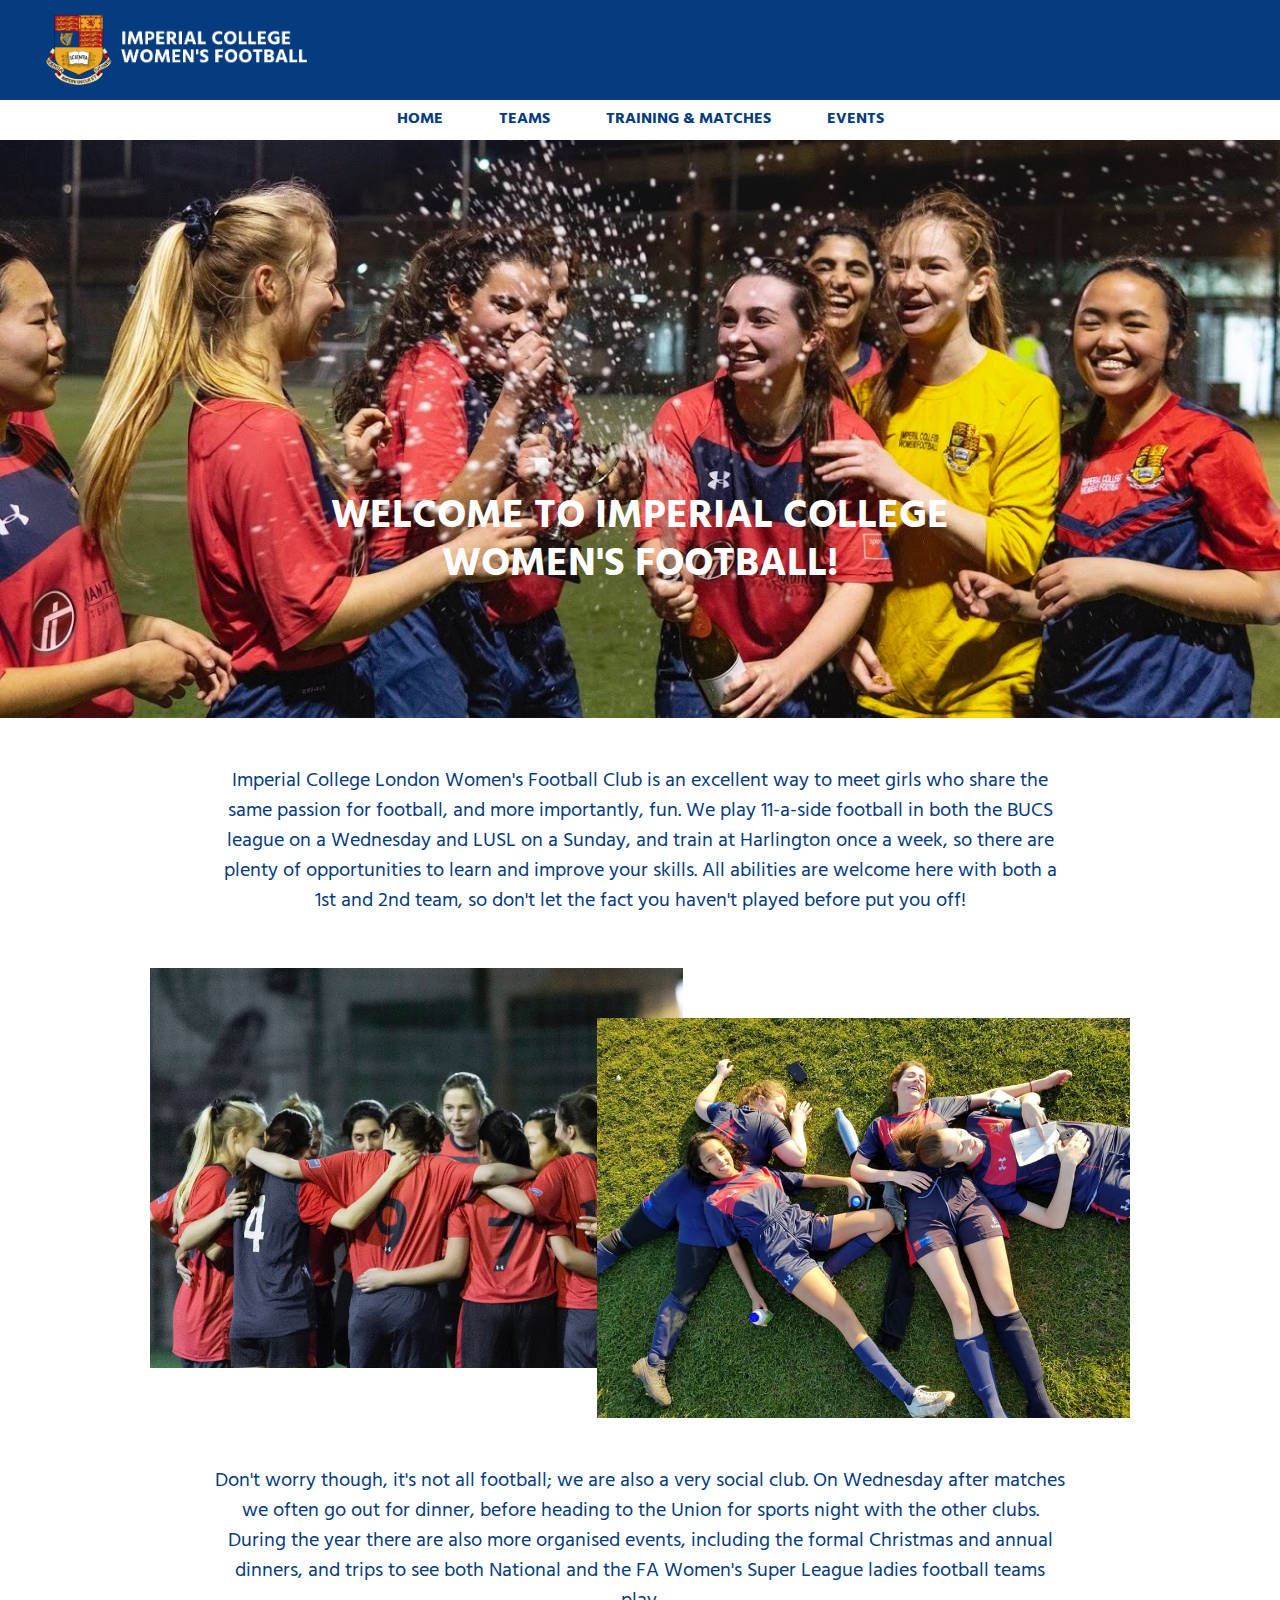
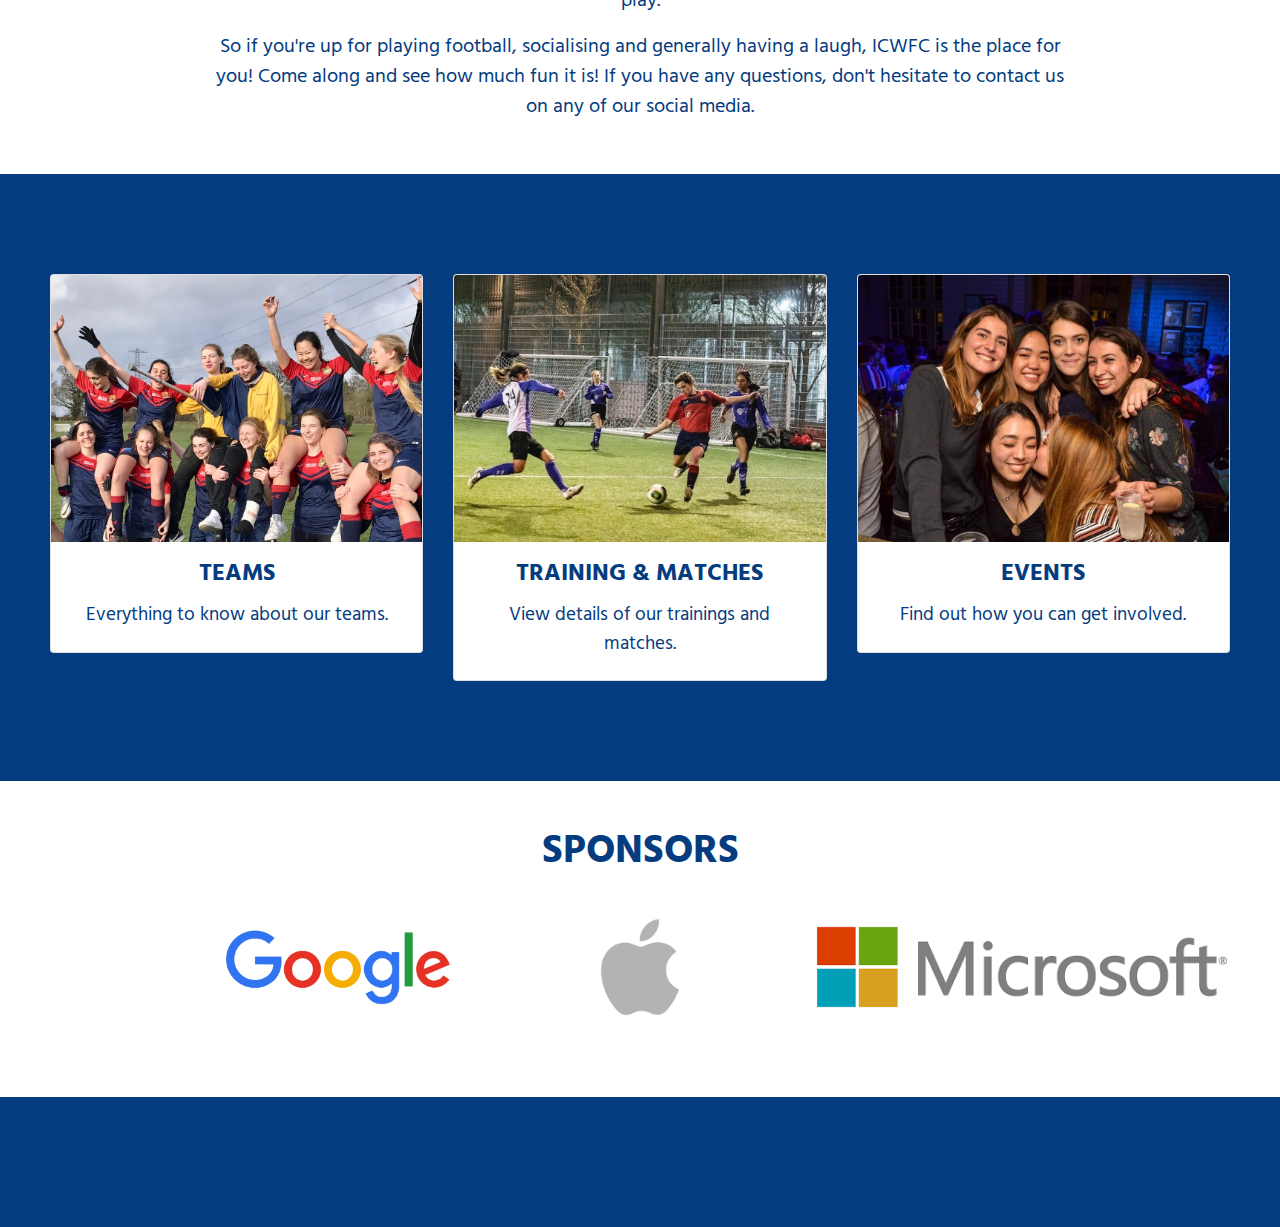
==== index.html @ ef3f1879 "major update" ====
<!DOCTYPE html>
<html lang='en' dir='ltr'>

<head>
  <meta charset='utf-8'>
  <meta name='description' content='Welcome to the Imperial College Womens Football website. Get all the latest news on teams, fixtures, training, socials and more.'>
  <meta name="viewport" content="width=device-width, initial-scale=1">
  <title>Imperial College Women's Football Club</title>
  <link rel="icon" href="favicon.ico">

  <!-- Google Fonts -->
  <link href="https://fonts.googleapis.com/css?family=Montserrat&display=swap" rel="stylesheet">
  <link href="https://fonts.googleapis.com/css?family=Open+Sans:700|Roboto:400,900&display=swap" rel="stylesheet">
  <link href="https://fonts.googleapis.com/css?family=Open+Sans&display=swap" rel="stylesheet">
  <link href="https://fonts.googleapis.com/css?family=Hind+Guntur:400,700&display=swap" rel="stylesheet">

  <!-- CSS Stylesheets -->
  <link rel="stylesheet" href="https://stackpath.bootstrapcdn.com/bootstrap/4.3.1/css/bootstrap.min.css" integrity="sha384-ggOyR0iXCbMQv3Xipma34MD+dH/1fQ784/j6cY/iJTQUOhcWr7x9JvoRxT2MZw1T" crossorigin="anonymous">
  <link rel="stylesheet" href="css/styles.css">

  <!-- Font Awesome -->
  <link rel="stylesheet" href="https://use.fontawesome.com/releases/v5.8.1/css/all.css" integrity="sha384-50oBUHEmvpQ+1lW4y57PTFmhCaXp0ML5d60M1M7uH2+nqUivzIebhndOJK28anvf" crossorigin="anonymous">

  <!-- Bootstrap Scripts -->
  <script src="https://code.jquery.com/jquery-3.3.1.slim.min.js" integrity="sha384-q8i/X+965DzO0rT7abK41JStQIAqVgRVzpbzo5smXKp4YfRvH+8abtTE1Pi6jizo" crossorigin="anonymous"></script>
  <script src="https://cdnjs.cloudflare.com/ajax/libs/popper.js/1.14.7/umd/popper.min.js" integrity="sha384-UO2eT0CpHqdSJQ6hJty5KVphtPhzWj9WO1clHTMGa3JDZwrnQq4sF86dIHNDz0W1" crossorigin="anonymous"></script>
  <script src="https://stackpath.bootstrapcdn.com/bootstrap/4.3.1/js/bootstrap.min.js" integrity="sha384-JjSmVgyd0p3pXB1rRibZUAYoIIy6OrQ6VrjIEaFf/nJGzIxFDsf4x0xIM+B07jRM" crossorigin="anonymous"></script>
</head>

<body>

  <!-- navbar 1 -->

  <nav class="navbar navbar-expand-md navbar-dark">

    <a class="navbar-brand" href="">
      <img class="navbar-logo" src="images/crest-writing.png" alt="imperial-crest">
    </a>

    <button class="navbar-toggler" type="button" data-toggle="collapse" data-target="#navbarNavDropdown" aria-controls="#navbarNavDropdown" aria-expanded="false" aria-label="Toggle navigation">
      <span class="navbar-toggler-icon"></span>
    </button>

    <div class="collapse navbar-collapse" id="navbarNavDropdown">
      <ul class="navbar-nav ml-auto socials">
        <li class="nav-item social-icon">
          <a class="nav-link fab fa-facebook-f" href="https://www.facebook.com/icwomensfootball/?eid=ARAxRtJ-A4N7k2eXnPy0zLbSSyK2uBu3mVyKIGIHdtXpN3BLTkVBJ1BMVY15P0v3kppvOfYdLq6RakvN"></a>
        </li>
        <li class="nav-item social-icon">
          <a class="nav-link fab fa-instagram" href="https://www.instagram.com/icwfc"></a>
        </li>
        <li class="nav-item social-icon">
          <a class="nav-link fab fa-twitter" href="twitter.com/icwfc"></a>
        </li>
        <li class="nav-item social-icon">
          <a class="nav-link fas fa-envelope" href="mailto: ladiesfootball@imperial.ac.uk"></a>
        </li>
      </ul>
    </div>

  </nav>

      <!-- navbar 2 -->
    <nav class="navbar navbar-expand-md navbar-light">

      <button class="navbar-toggler" type="button" data-toggle="collapse" data-target="#navbarNavDropdown" aria-controls="#navbarNavDropdown" aria-expanded="false" aria-label="Toggle navigation">
        <span class="navbar-toggler-icon"></span>
      </button>

      <div class="collapse navbar-collapse" id="navbarNavDropdown">
        <ul class="navbar-nav mx-auto">
          <li class="nav-item hi">
            <a class="nav-link" href="">HOME</a>
          </li>
          <li class="nav-item hi">
            <a class="nav-link" href="">TEAMS</a>
          </li>
          <li class="nav-item hi">
            <a class="nav-link" href="">TRAINING & MATCHES</a>
          </li>
          <li class="nav-item hi">
            <a class="nav-link" href="">EVENTS</a>
          </li>
        </ul>
      </div>

    </nav>


    <!-- cover photo -->

    <div class="cover">
    <img class="cover-image" src="images/celebrations.jpg" alt="celebrations">
    <h1 class="centered">WELCOME TO IMPERIAL COLLEGE WOMEN'S FOOTBALL!</h1>
    <i class="arrow fas fa-chevron-down fa-3x"></i>
  </div>




  <!-- intro -->

  <section class="intro">

    <div class="container-fluid">

      <div class="row">
        <div class="col">
          <p>Imperial College London Women's Football Club is an excellent way to meet girls who share the same passion for football, and more importantly, fun. We play 11-a-side football in both the BUCS league on a Wednesday and LUSL on a Sunday, and train at Harlington once a week, so there are plenty of opportunities to learn and improve your skills. All abilities are welcome here with both a 1st and 2nd team, so don't let the fact you haven't played before put you off!</p>
        </div>
      </div>

        <div class="row images">
          <div class="col-sm-6">
          <img class="intro-image-1" src="images/team-huddle.jpg" alt="huddle">
          </div>
          <div class="col-sm-6">
          <img class="intro-image-2" src="images/cute.jpg" alt="lying-on-the-grass">
          </div>
          </div>


      <div class="row last">
        <div class="col">
          <p class="p-margin">Don't worry though, it's not all football; we are also a very social club. On Wednesday after matches we often go out for dinner, before heading to the Union for sports night with the other clubs. During the year there are also more organised events, including the formal Christmas and annual dinners, and trips to see both National and the FA Women's Super League ladies football teams play.</p>
          <p>So if you're up for playing football, socialising and generally having a laugh, ICWFC is the place for you! Come along and see how much fun it is! If you have any questions, don't hesitate to contact us on any of our social media.</p>
        </div>
      </div>

      </div>
  </section>

  <!-- boxes -->

  <section class="boxes">


    <div class="row">

      <div class="col-lg-4">
        <div class="card">
          <img src="images/team.jpg" class="card-img-top" alt="team-photo">
          <div class="card-body">
            <h2 class="card-title">TEAMS</h2>
            <p class="card-text">Everything to know about our teams.</p>
          </div>
        </div>
      </div>

      <div class="col-lg-4">
        <div class="card">
          <img src="images/match.jpg" class="card-img-top" alt="match">
          <div class="card-body">
            <h2 class="card-title">TRAINING & MATCHES</h2>
            <p class="card-text">View details of our trainings and matches.</p>
          </div>
        </div>
      </div>

      <div class="col-lg-4">
        <div class="card">
          <img src="images/social.jpg" class="card-img-top" alt="social">
          <div class="card-body">
            <h2 class="card-title">EVENTS</h2>
            <p class="card-text">Find out how you can get involved.</p>
          </div>
        </div>
      </div>

    </div>

  </section>



  <!-- sponsors -->

<section class="sponsors">

  <h1>SPONSORS</h1>

  <div class="row">
    <div class="col-sm-4">
    <img class="sponsor-image" src="images/google.png" alt="sponsor-1">
    </div>
    <div class="col-sm-4">
    <img class="sponsor-image" src="images/apple.png" alt="sponsor-2">
    </div>
    <div class="col-sm-4">
    <img class="sponsor-image" src="images/microsoft.png" alt="sponsor-3">
    </div>
    </div>


</section>

<!-- footer -->

<footer>

  <div class="container-fluid">

    <a class="social-icon fab fa-facebook-f" href="https://www.facebook.com/icwomensfootball/?eid=ARAxRtJ-A4N7k2eXnPy0zLbSSyK2uBu3mVyKIGIHdtXpN3BLTkVBJ1BMVY15P0v3kppvOfYdLq6RakvN"></a>
    <a class="social-icon fab fa-instagram" href="https://www.instagram.com/icwfc"></a>
    <a class="social-icon fab fa-twitter" href="twitter.com/icwfc"></a>
    <a class="social-icon fas fa-envelope" href="mailto: ladiesfootball@imperial.ac.uk"></a>
  </div>

</footer>

</body>

</html>
---- css/styles.css ----
body {
  font-family: 'Hind Guntur', sans-serif;
  font-size: 1.25rem;
  text-align: center;

  color: #053c80;
}

h1, h2 {
font-weight: 700;
}

h2 {
  font-size: 1.5rem;
}


p {
  margin-bottom: 0;
}

.container-fluid {
  padding-bottom: 0;
}



/* navbar 1 */

.navbar-dark {
  background-color: #053c80;
  height: 100px;
}

.navbar-logo {
  height: 70px;
  margin: 0 30px;
}

.socials {
 margin-right: 30px;
}

.social-icon {
  padding: 0 5px;
}

.navbar-dark .navbar-nav .nav-link {
  color: white;
}

.navbar-dark .navbar-nav .nav-link:hover {
  color: #c80c27;
}

/* navbar 2 */

.navbar-light {
  height: 40px;

}

.hi {
  margin: 0 20px;
}

.nav-link, .navbar-brand {
  font-size: 1rem;
  font-family: 'Hind Guntur', sans-serif;
  font-weight: 700;
}

.navbar-light .navbar-nav .nav-link {
    color: #053c80;
}

.navbar-light .navbar-nav .nav-link:hover {
    color: #c80c27;
}

/* cover photo */

.cover {
  position: relative;
  text-align: center;
  color: white;
  padding: 0 0;
  margin: 0 0;
}

.cover-image {
 width: 100%;
}

.centered {
  position: absolute;
  top: 70%;
  left: 50%;
  transform: translate(-50%, -50%);
}

.arrow {
  position: absolute;
  top: 90%;
  left: 50%;
  color: #c80c27;

}

/* intro */

.images {
  position: relative;
}

.col {
  margin: 50px 200px;
}

.intro-image-1 {
  height: 400px;
  position: absolute;
  left: 150px;
}

.intro-image-2 {
  height: 400px;
  position: absolute;
  right: 150px;
  top:50px;
}

.last {
 padding-top: 450px;
}

.p-margin {
  margin-bottom: 16px;
}

/* boxes */

.boxes {
  background-color: #053c80;
  padding: 100px 50px;
  }

  .card-text {
    font-size: 1.2rem;
  }


/* sponsors */

.sponsors {
  color: #053c80;;
  padding: 50px 200px;
}

.sponsor-image {
  height: 100px;
margin: 30px 0;
}

/* footer */

footer {
  padding: 50px 0;
  background-color: #053c80;
}

.social-icon {
  color: white;
}

.social-icon:hover {
  color: #c80c27;
  text-decoration: none;
}
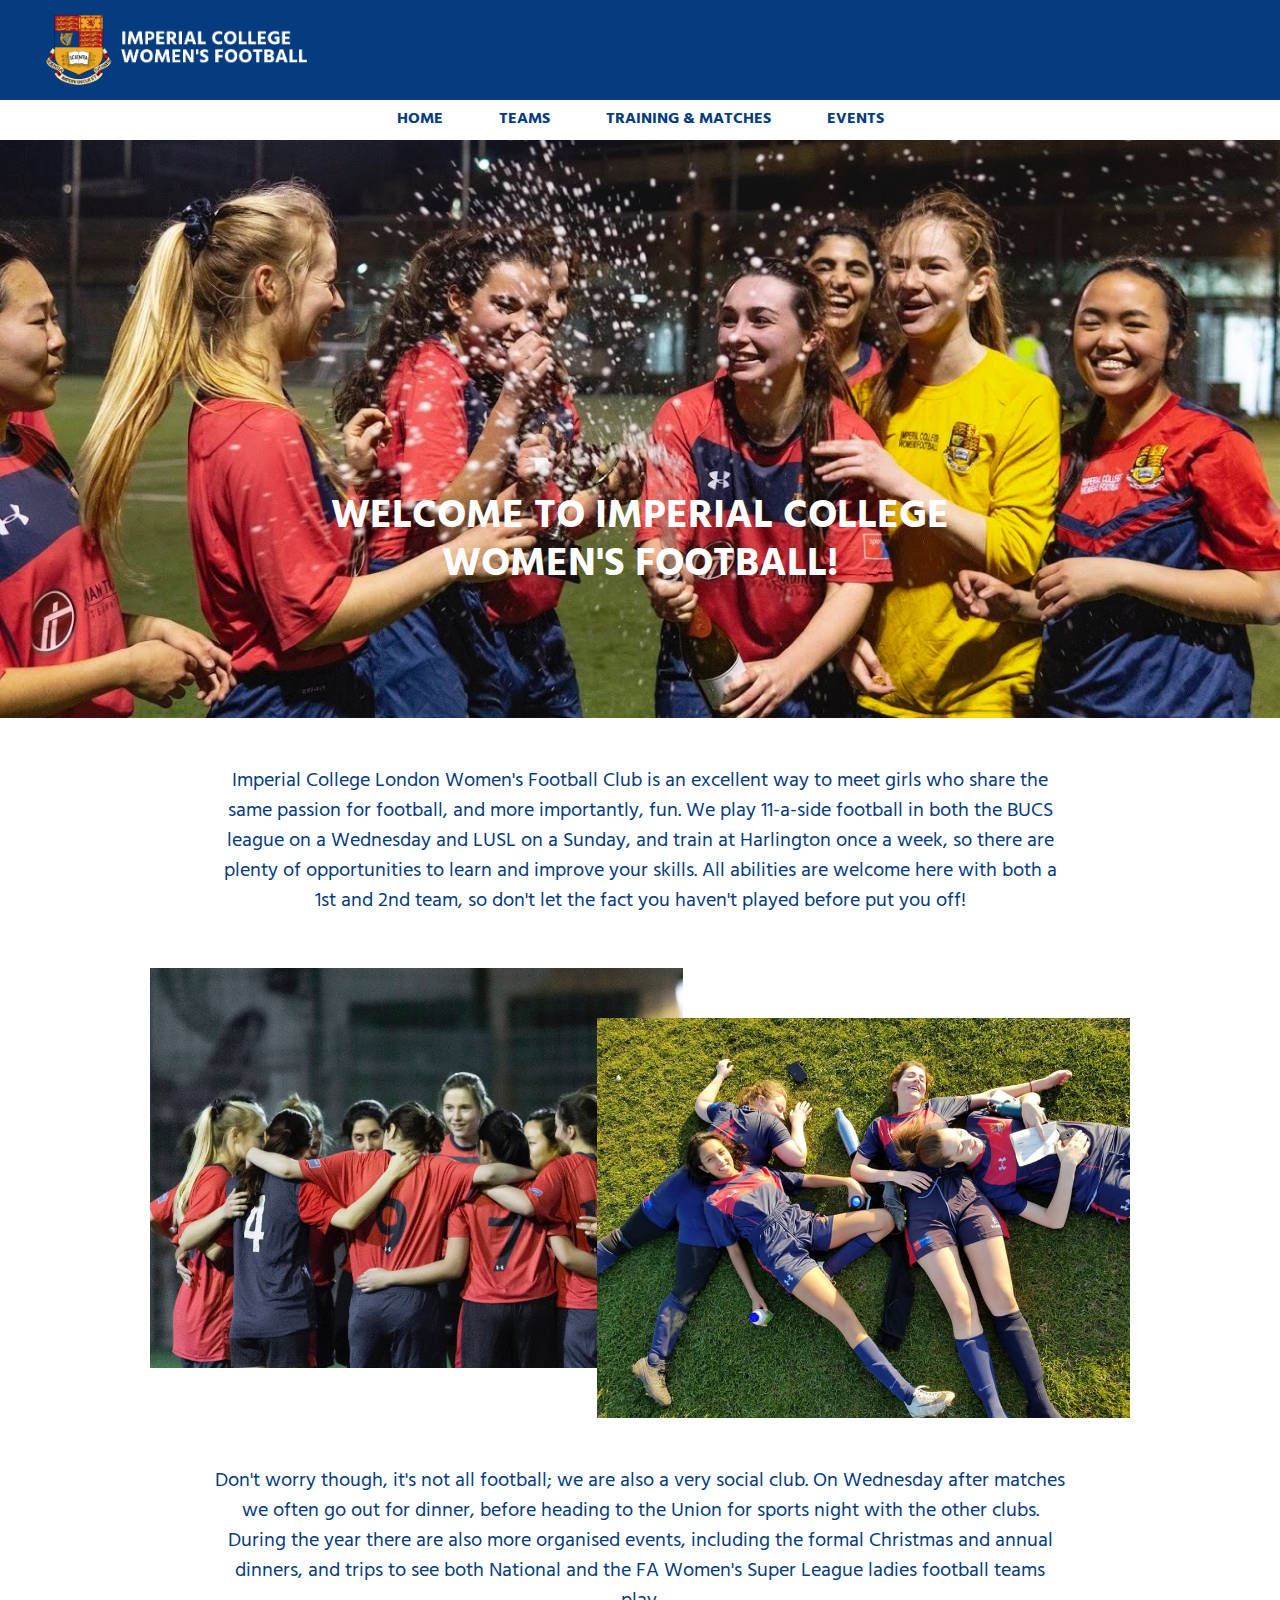
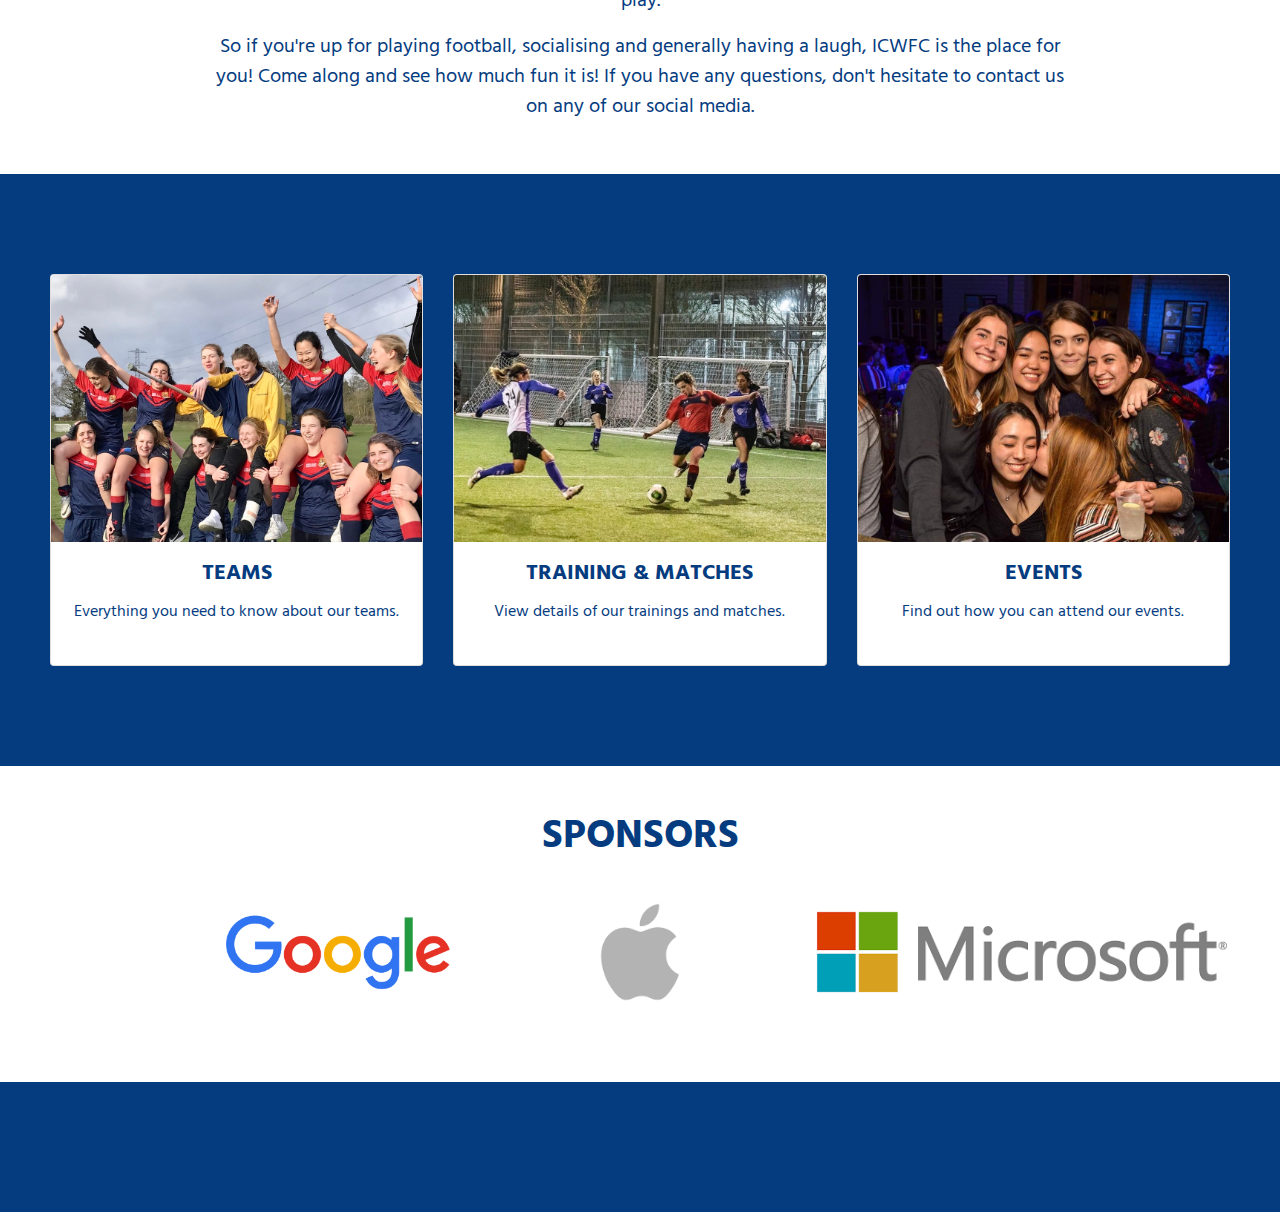
==== commit 4d1acf0a: "small adjustments" ====
--- a/index.html
+++ b/index.html
@@ -137,17 +137,17 @@
 
     <div class="row">
 
-      <div class="col-lg-4">
+      <div class="col-md-4">
         <div class="card">
           <img src="images/team.jpg" class="card-img-top" alt="team-photo">
           <div class="card-body">
             <h2 class="card-title">TEAMS</h2>
-            <p class="card-text">Everything to know about our teams.</p>
-          </div>
-        </div>
-      </div>
-
-      <div class="col-lg-4">
+            <p class="card-text">Everything you need to know about our teams.</p>
+          </div>
+        </div>
+      </div>
+
+      <div class="col-md-4">
         <div class="card">
           <img src="images/match.jpg" class="card-img-top" alt="match">
           <div class="card-body">
@@ -157,12 +157,12 @@
         </div>
       </div>
 
-      <div class="col-lg-4">
+      <div class="col-md-4">
         <div class="card">
           <img src="images/social.jpg" class="card-img-top" alt="social">
           <div class="card-body">
             <h2 class="card-title">EVENTS</h2>
-            <p class="card-text">Find out how you can get involved.</p>
+            <p class="card-text">Find out how you can attend our events.</p>
           </div>
         </div>
       </div>
--- a/css/styles.css
+++ b/css/styles.css
@@ -11,7 +11,7 @@
 }
 
 h2 {
-  font-size: 1.5rem;
+  font-size: 1.4rem;
 }
 
 
@@ -146,7 +146,8 @@
   }
 
   .card-text {
-    font-size: 1.2rem;
+    font-size: 1rem;
+    padding-bottom: 20px;
   }
 
 
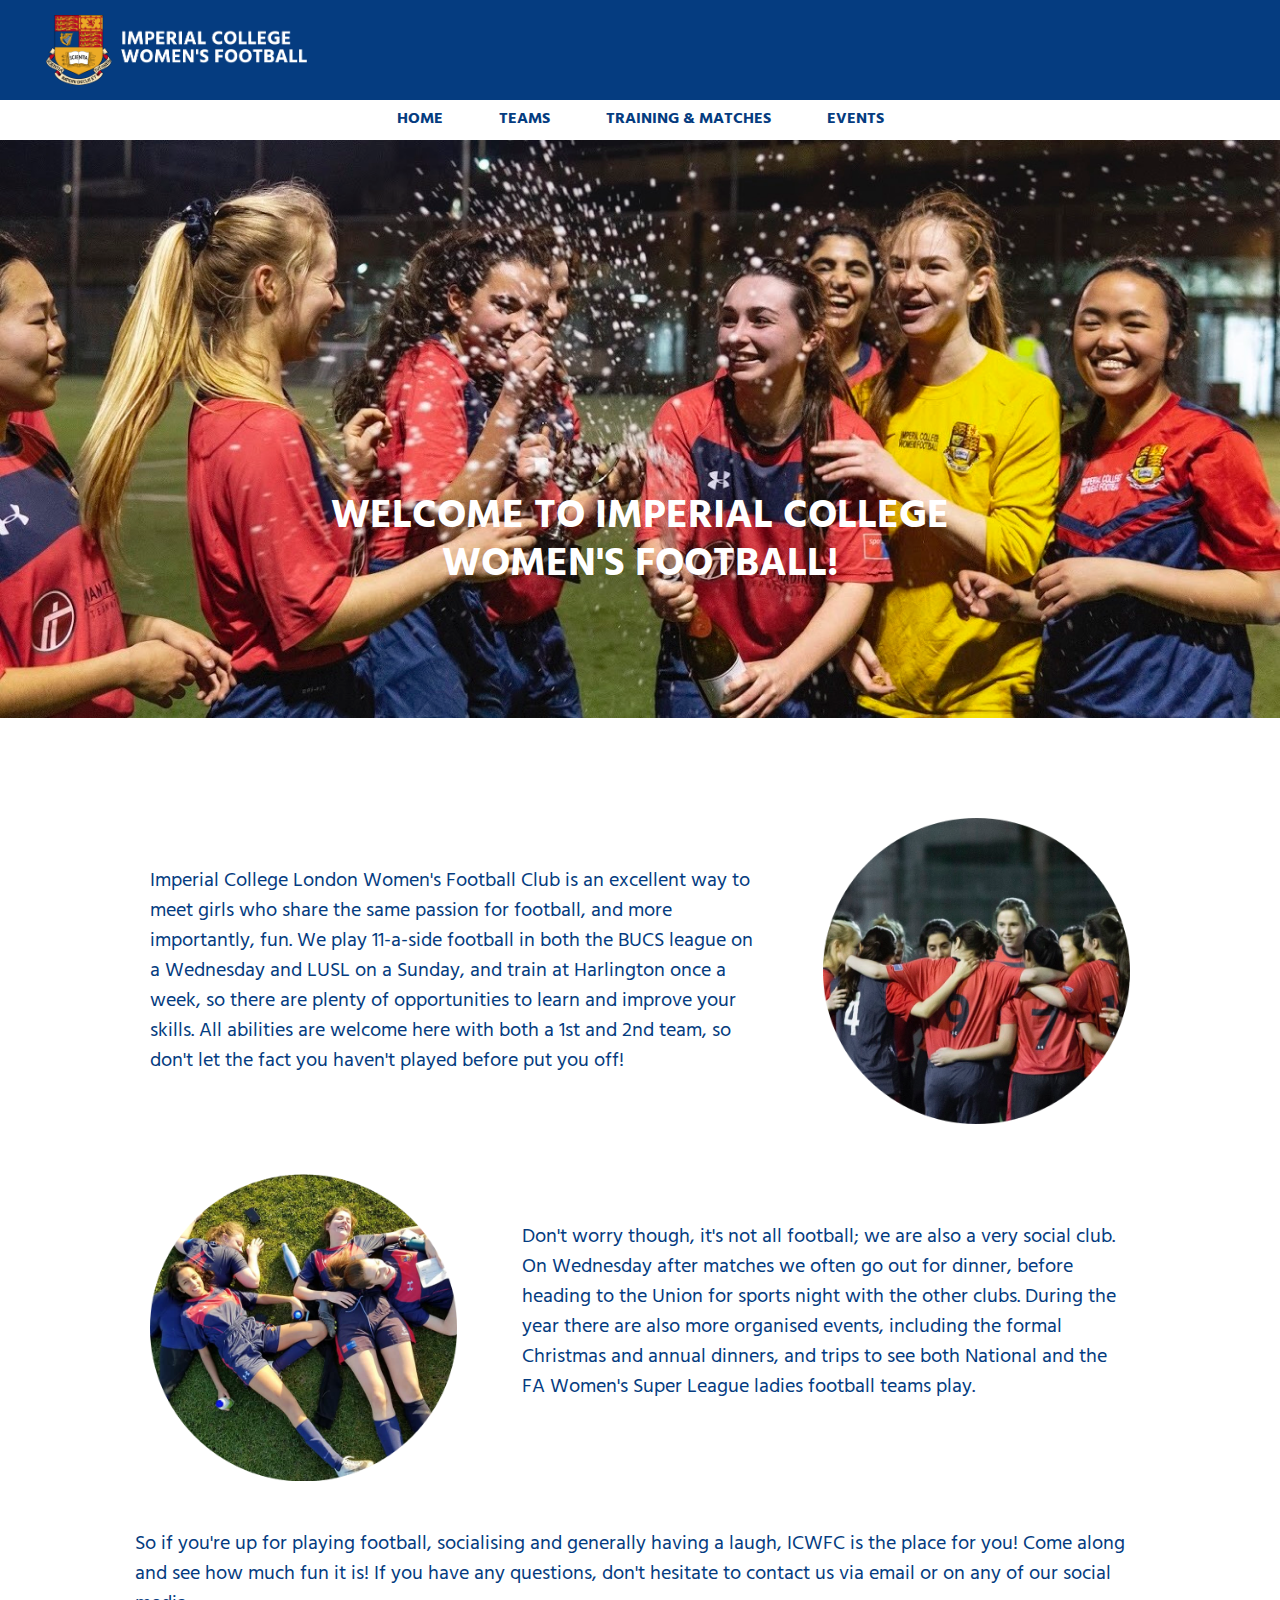
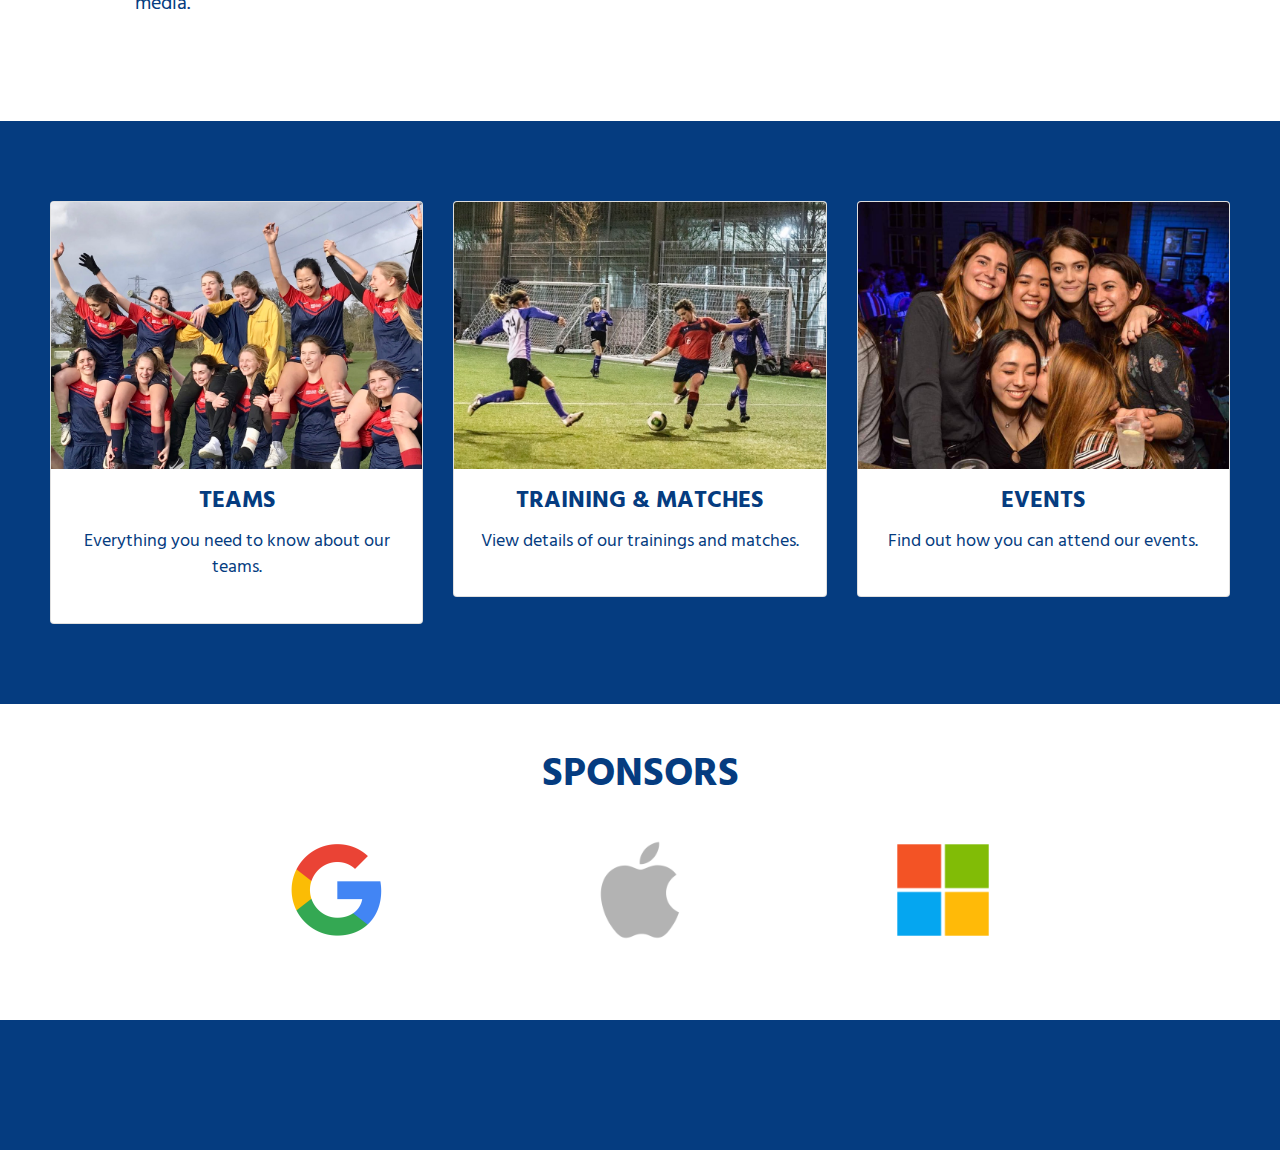
==== commit 9976feb2: "fixed intro" ====
--- a/index.html
+++ b/index.html
@@ -37,9 +37,9 @@
       <img class="navbar-logo" src="images/crest-writing.png" alt="imperial-crest">
     </a>
 
-    <button class="navbar-toggler" type="button" data-toggle="collapse" data-target="#navbarNavDropdown" aria-controls="#navbarNavDropdown" aria-expanded="false" aria-label="Toggle navigation">
+    <!-- <button class="navbar-toggler" type="button" data-toggle="collapse" data-target="#navbarNavDropdown" aria-controls="#navbarNavDropdown" aria-expanded="false" aria-label="Toggle navigation">
       <span class="navbar-toggler-icon"></span>
-    </button>
+    </button> -->
 
     <div class="collapse navbar-collapse" id="navbarNavDropdown">
       <ul class="navbar-nav ml-auto socials">
@@ -68,7 +68,7 @@
       </button>
 
       <div class="collapse navbar-collapse" id="navbarNavDropdown">
-        <ul class="navbar-nav mx-auto">
+        <ul class="navbar-nav mx-auto test">
           <li class="nav-item hi">
             <a class="nav-link" href="">HOME</a>
           </li>
@@ -102,30 +102,29 @@
 
   <section class="intro">
 
-    <div class="container-fluid">
-
-      <div class="row">
-        <div class="col">
-          <p>Imperial College London Women's Football Club is an excellent way to meet girls who share the same passion for football, and more importantly, fun. We play 11-a-side football in both the BUCS league on a Wednesday and LUSL on a Sunday, and train at Harlington once a week, so there are plenty of opportunities to learn and improve your skills. All abilities are welcome here with both a 1st and 2nd team, so don't let the fact you haven't played before put you off!</p>
-        </div>
-      </div>
-
-        <div class="row images">
-          <div class="col-sm-6">
-          <img class="intro-image-1" src="images/team-huddle.jpg" alt="huddle">
-          </div>
-          <div class="col-sm-6">
-          <img class="intro-image-2" src="images/cute.jpg" alt="lying-on-the-grass">
-          </div>
-          </div>
-
-
-      <div class="row last">
-        <div class="col">
-          <p class="p-margin">Don't worry though, it's not all football; we are also a very social club. On Wednesday after matches we often go out for dinner, before heading to the Union for sports night with the other clubs. During the year there are also more organised events, including the formal Christmas and annual dinners, and trips to see both National and the FA Women's Super League ladies football teams play.</p>
-          <p>So if you're up for playing football, socialising and generally having a laugh, ICWFC is the place for you! Come along and see how much fun it is! If you have any questions, don't hesitate to contact us on any of our social media.</p>
-        </div>
-      </div>
+    <div class="container">
+
+            <div class="row">
+          <div class="col-lg-8 text text-1">
+              <p>Imperial College London Women's Football Club is an excellent way to meet girls who share the same passion for football, and more importantly, fun. We play 11-a-side football in both the BUCS league on a Wednesday and LUSL on a Sunday, and train at Harlington once a week, so there are plenty of opportunities to learn and improve your skills. All abilities are welcome here with both a 1st and 2nd team, so don't let the fact you haven't played before put you off!</p>
+            </div>
+            <div class="col-lg-4">
+            <img class="intro-image-1" src="images/team-huddle-circle.png" alt="huddle">
+          </div>
+          </div>
+
+            <div class="row">
+              <div class="col-lg-4">
+              <img class="intro-image-2" src="images/cute-circle.png" alt="lying-on-the-grass">
+              </div>
+              <div class="col-lg-8 text text-2">
+              <p>Don't worry though, it's not all football; we are also a very social club. On Wednesday after matches we often go out for dinner, before heading to the Union for sports night with the other clubs. During the year there are also more organised events, including the formal Christmas and annual dinners, and trips to see both National and the FA Women's Super League ladies football teams play.</p>
+            </div>
+            </div>
+
+            <div class="row narrow">
+              <p>So if you're up for playing football, socialising and generally having a laugh, ICWFC is the place for you! Come along and see how much fun it is! If you have any questions, don't hesitate to contact us via email or on any of our social media.</p>
+            </div>
 
       </div>
   </section>
@@ -180,14 +179,14 @@
   <h1>SPONSORS</h1>
 
   <div class="row">
-    <div class="col-sm-4">
-    <img class="sponsor-image" src="images/google.png" alt="sponsor-1">
-    </div>
-    <div class="col-sm-4">
-    <img class="sponsor-image" src="images/apple.png" alt="sponsor-2">
-    </div>
-    <div class="col-sm-4">
-    <img class="sponsor-image" src="images/microsoft.png" alt="sponsor-3">
+    <div class="col-md-4">
+    <img class="sponsor-image" src="images/sponsors/google.png" alt="sponsor-1">
+    </div>
+    <div class="col-md-4">
+    <img class="sponsor-image" src="images/sponsors/apple.png" alt="sponsor-2">
+    </div>
+    <div class="col-md-4">
+    <img class="sponsor-image" src="images/sponsors/microsoft.png" alt="sponsor-3">
     </div>
     </div>
 
--- a/css/styles.css
+++ b/css/styles.css
@@ -2,18 +2,17 @@
   font-family: 'Hind Guntur', sans-serif;
   font-size: 1.25rem;
   text-align: center;
-
   color: #053c80;
 }
 
-h1, h2 {
-font-weight: 700;
+h1 {
+  font-weight: 700;
 }
 
 h2 {
-  font-size: 1.4rem;
-}
-
+  font-weight: 700;
+  font-size: 1.5rem;
+}
 
 p {
   margin-bottom: 0;
@@ -24,8 +23,7 @@
 }
 
 
-
-/* navbar 1 */
+/* blue navbar */
 
 .navbar-dark {
   background-color: #053c80;
@@ -38,7 +36,7 @@
 }
 
 .socials {
- margin-right: 30px;
+  margin-right: 30px;
 }
 
 .social-icon {
@@ -53,11 +51,17 @@
   color: #c80c27;
 }
 
-/* navbar 2 */
+@media (max-width: 768px) {
+  .socials > li > a {
+    display: none;
+ }
+}
+
+
+/* white navbar */
 
 .navbar-light {
   height: 40px;
-
 }
 
 .hi {
@@ -71,12 +75,29 @@
 }
 
 .navbar-light .navbar-nav .nav-link {
-    color: #053c80;
+  color: #053c80;
 }
 
 .navbar-light .navbar-nav .nav-link:hover {
-    color: #c80c27;
-}
+  color: #c80c27;
+}
+
+/*.navbar-light .navbar-toggle {*/
+  /* (40px - button height 34px) / 2 = 3px */
+  /* margin-top: 3px;
+  padding: 9px 10px !important;
+  border: none;
+}*/
+
+/*@media (min-width: 768px) {
+  .test > li > a {*/
+    /* (40px - line-height of 27px) / 2 = 10px */
+    /*padding-top: 10px;
+    padding-bottom: 10px;
+    line-height: 20px;
+ }
+}*/
+
 
 /* cover photo */
 
@@ -89,7 +110,7 @@
 }
 
 .cover-image {
- width: 100%;
+  width: 100%;
 }
 
 .centered {
@@ -104,51 +125,58 @@
   top: 90%;
   left: 50%;
   color: #c80c27;
-
-}
+}
+
 
 /* intro */
 
-.images {
-  position: relative;
-}
-
-.col {
-  margin: 50px 200px;
+.intro {
+  padding: 50px 0;
+}
+
+.intro .row {
+  margin: 50px 50px;
+  text-align: left;
+}
+
+.intro .text-1 {
+  padding-right: 50px;
+}
+
+.intro .text-2 {
+  padding-left: 50px;
 }
 
 .intro-image-1 {
-  height: 400px;
-  position: absolute;
-  left: 150px;
+  width: 100%;
+  float: right;
 }
 
 .intro-image-2 {
-  height: 400px;
-  position: absolute;
-  right: 150px;
-  top:50px;
-}
-
-.last {
- padding-top: 450px;
-}
-
-.p-margin {
-  margin-bottom: 16px;
+  width: 100%;
+}
+
+@media (min-width: 1200px) {
+  .intro .text {
+    padding-top: 50px;
+ }
 }
 
 /* boxes */
 
 .boxes {
   background-color: #053c80;
-  padding: 100px 50px;
-  }
-
-  .card-text {
-    font-size: 1rem;
-    padding-bottom: 20px;
-  }
+  padding: 50px 50px;
+}
+
+.card-text {
+  font-size: 1.1rem;
+  padding-bottom: 20px;
+}
+
+.card {
+  margin: 30px 0;
+}
 
 
 /* sponsors */
@@ -160,8 +188,9 @@
 
 .sponsor-image {
   height: 100px;
-margin: 30px 0;
-}
+  margin: 30px 30px;
+}
+
 
 /* footer */
 
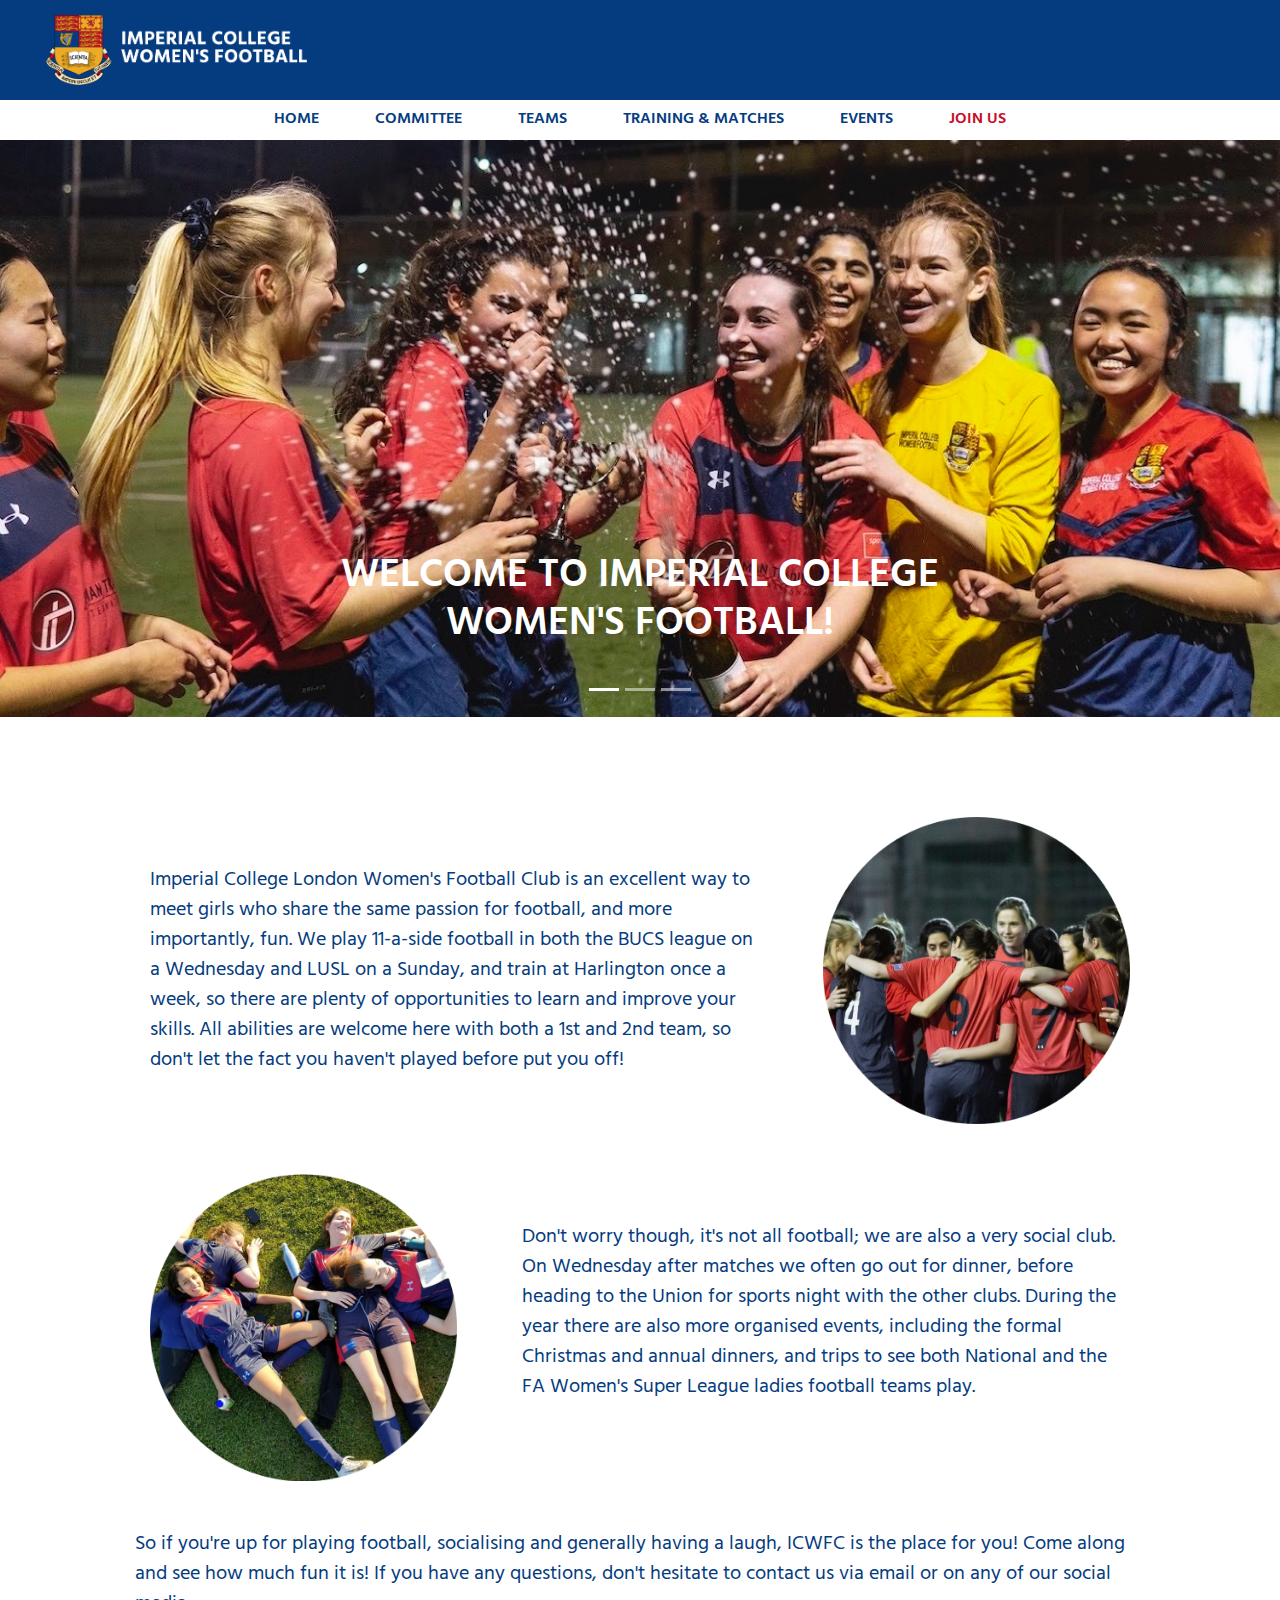
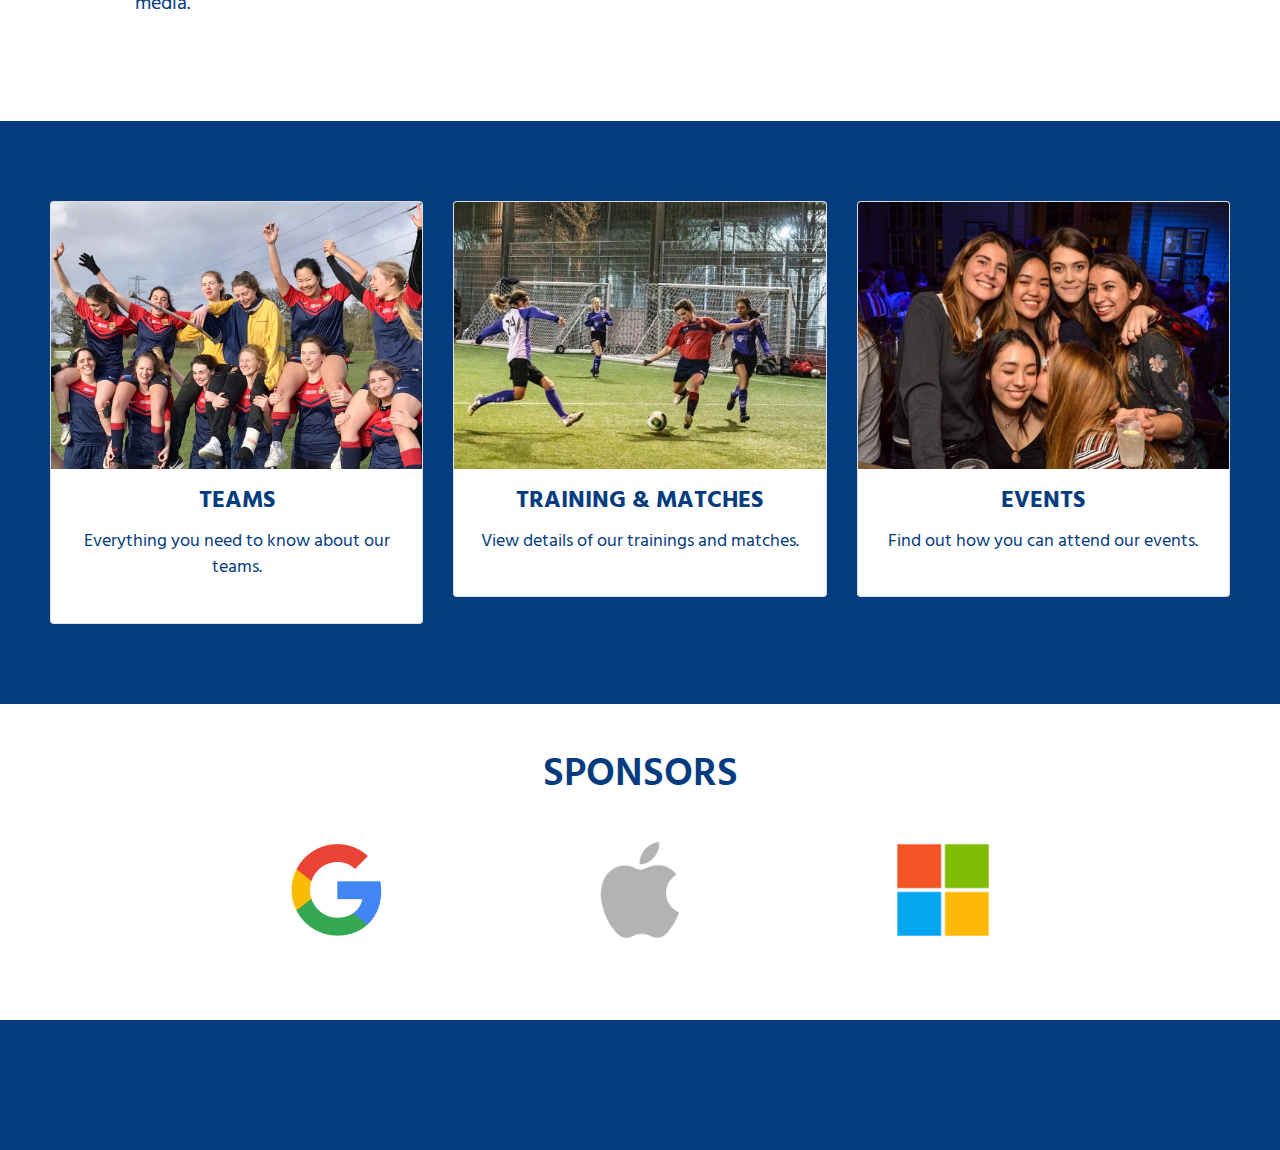
==== commit 095524d5: "added carousel" ====
--- a/index.html
+++ b/index.html
@@ -12,7 +12,7 @@
   <link href="https://fonts.googleapis.com/css?family=Montserrat&display=swap" rel="stylesheet">
   <link href="https://fonts.googleapis.com/css?family=Open+Sans:700|Roboto:400,900&display=swap" rel="stylesheet">
   <link href="https://fonts.googleapis.com/css?family=Open+Sans&display=swap" rel="stylesheet">
-  <link href="https://fonts.googleapis.com/css?family=Hind+Guntur:400,700&display=swap" rel="stylesheet">
+  <link href="https://fonts.googleapis.com/css?family=Hind+Guntur:300,400,500,600,700&display=swap" rel="stylesheet">
 
   <!-- CSS Stylesheets -->
   <link rel="stylesheet" href="https://stackpath.bootstrapcdn.com/bootstrap/4.3.1/css/bootstrap.min.css" integrity="sha384-ggOyR0iXCbMQv3Xipma34MD+dH/1fQ784/j6cY/iJTQUOhcWr7x9JvoRxT2MZw1T" crossorigin="anonymous">
@@ -50,7 +50,7 @@
           <a class="nav-link fab fa-instagram" href="https://www.instagram.com/icwfc"></a>
         </li>
         <li class="nav-item social-icon">
-          <a class="nav-link fab fa-twitter" href="twitter.com/icwfc"></a>
+          <a class="nav-link fab fa-twitter" href="https://twitter.com/icwfc"></a>
         </li>
         <li class="nav-item social-icon">
           <a class="nav-link fas fa-envelope" href="mailto: ladiesfootball@imperial.ac.uk"></a>
@@ -70,30 +70,71 @@
       <div class="collapse navbar-collapse" id="navbarNavDropdown">
         <ul class="navbar-nav mx-auto test">
           <li class="nav-item hi">
-            <a class="nav-link" href="">HOME</a>
-          </li>
-          <li class="nav-item hi">
+            <a class="nav-link" href="index.html">HOME</a>
+          </li>
+          <li class="nav-item">
+            <a class="nav-link" href="">COMMITTEE</a>
+          </li>
+          <li class="nav-item">
             <a class="nav-link" href="">TEAMS</a>
           </li>
-          <li class="nav-item hi">
+          <li class="nav-item">
             <a class="nav-link" href="">TRAINING & MATCHES</a>
           </li>
-          <li class="nav-item hi">
+          <li class="nav-item">
             <a class="nav-link" href="">EVENTS</a>
           </li>
+          <li class="nav-item">
+            <a class="nav-link red" href="">JOIN US</a>
+          </li>
         </ul>
       </div>
 
     </nav>
 
 
-    <!-- cover photo -->
-
-    <div class="cover">
+    <!-- carousel -->
+
+    <div id="carouselFade" class="carousel slide carousel-fade" data-ride="carousel" data-pause="false">
+      <ol class="carousel-indicators">
+   <li data-target="#carouselFade" data-slide-to="0" class="active"></li>
+   <li data-target="#carouselFade" data-slide-to="1"></li>
+   <li data-target="#carouselFade" data-slide-to="2"></li>
+ </ol>
+      <div class="carousel-inner">
+        <div class="carousel-item active">
+          <img src="images/celebrations.jpg" class="d-block w-100" alt="celebrations">
+          <div class="carousel-caption d-none d-md-block">
+            <h1>WELCOME TO IMPERIAL COLLEGE <br> WOMEN'S FOOTBALL!</h1>
+          </div>
+        </div>
+        <div class="carousel-item">
+          <img src="images/2nd-team.jpg" class="d-block w-100" alt="2nd-team">
+          <div class="carousel-caption d-none d-md-block">
+            <h1>WELCOME TO IMPERIAL COLLEGE <br> WOMEN'S FOOTBALL!</h1>
+          </div>
+        </div>
+        <div class="carousel-item">
+          <img src="images/annual-dinner.jpg" class="d-block w-100" alt="annual-dinner">
+          <div class="carousel-caption d-none d-md-block">
+            <h1>WELCOME TO IMPERIAL COLLEGE <br> WOMEN'S FOOTBALL!</h1>
+          </div>
+        </div>
+      </div>
+      <a class="carousel-control-prev" href="#carouselFade" role="button" data-slide="prev">
+        <span class="sr-only">Previous</span>
+      </a>
+      <a class="carousel-control-next" href="#carouselFade" role="button" data-slide="next">
+        <span class="sr-only">Next</span>
+      </a>
+    </div>
+
+
+    <!-- <div class="cover">
     <img class="cover-image" src="images/celebrations.jpg" alt="celebrations">
     <h1 class="centered">WELCOME TO IMPERIAL COLLEGE WOMEN'S FOOTBALL!</h1>
     <i class="arrow fas fa-chevron-down fa-3x"></i>
-  </div>
+  </div> -->
 
 
 
@@ -201,7 +242,7 @@
 
     <a class="social-icon fab fa-facebook-f" href="https://www.facebook.com/icwomensfootball/?eid=ARAxRtJ-A4N7k2eXnPy0zLbSSyK2uBu3mVyKIGIHdtXpN3BLTkVBJ1BMVY15P0v3kppvOfYdLq6RakvN"></a>
     <a class="social-icon fab fa-instagram" href="https://www.instagram.com/icwfc"></a>
-    <a class="social-icon fab fa-twitter" href="twitter.com/icwfc"></a>
+    <a class="social-icon fab fa-twitter" href="https://twitter.com/icwfc"></a>
     <a class="social-icon fas fa-envelope" href="mailto: ladiesfootball@imperial.ac.uk"></a>
   </div>
 
--- a/css/styles.css
+++ b/css/styles.css
@@ -6,7 +6,8 @@
 }
 
 h1 {
-  font-weight: 700;
+  font-size: 2.5rem;
+  font-weight: 600;
 }
 
 h2 {
@@ -64,14 +65,14 @@
   height: 40px;
 }
 
-.hi {
+.navbar-light .nav-item {
   margin: 0 20px;
 }
 
 .nav-link, .navbar-brand {
   font-size: 1rem;
   font-family: 'Hind Guntur', sans-serif;
-  font-weight: 700;
+  font-weight: 600;
 }
 
 .navbar-light .navbar-nav .nav-link {
@@ -80,6 +81,14 @@
 
 .navbar-light .navbar-nav .nav-link:hover {
   color: #c80c27;
+}
+
+.navbar-light .navbar-nav .red {
+  color: #c80c27;
+}
+
+.navbar-light .navbar-nav .red:hover {
+  color: #053c80;
 }
 
 /*.navbar-light .navbar-toggle {*/
@@ -98,6 +107,12 @@
  }
 }*/
 
+/* carosuel */
+
+.carousel-caption {
+  padding-bottom: 3%;
+}
+
 
 /* cover photo */
 
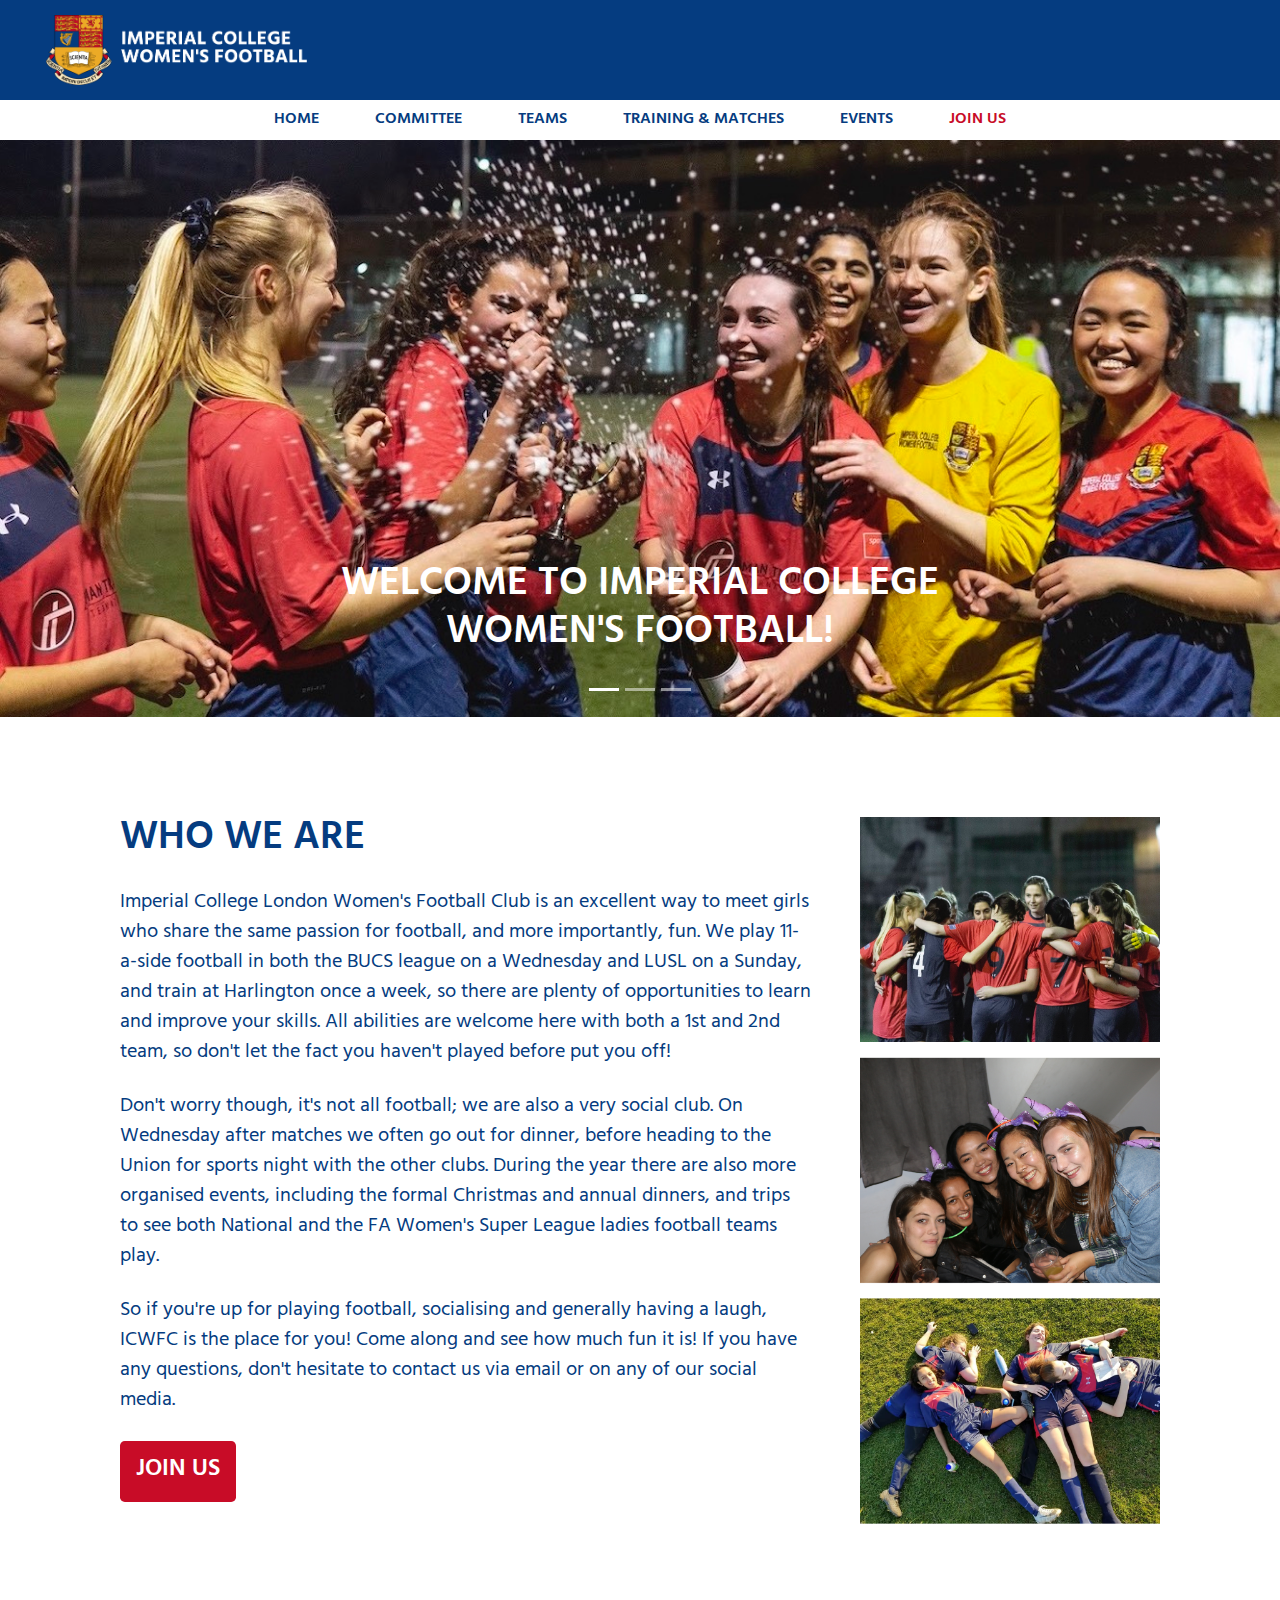
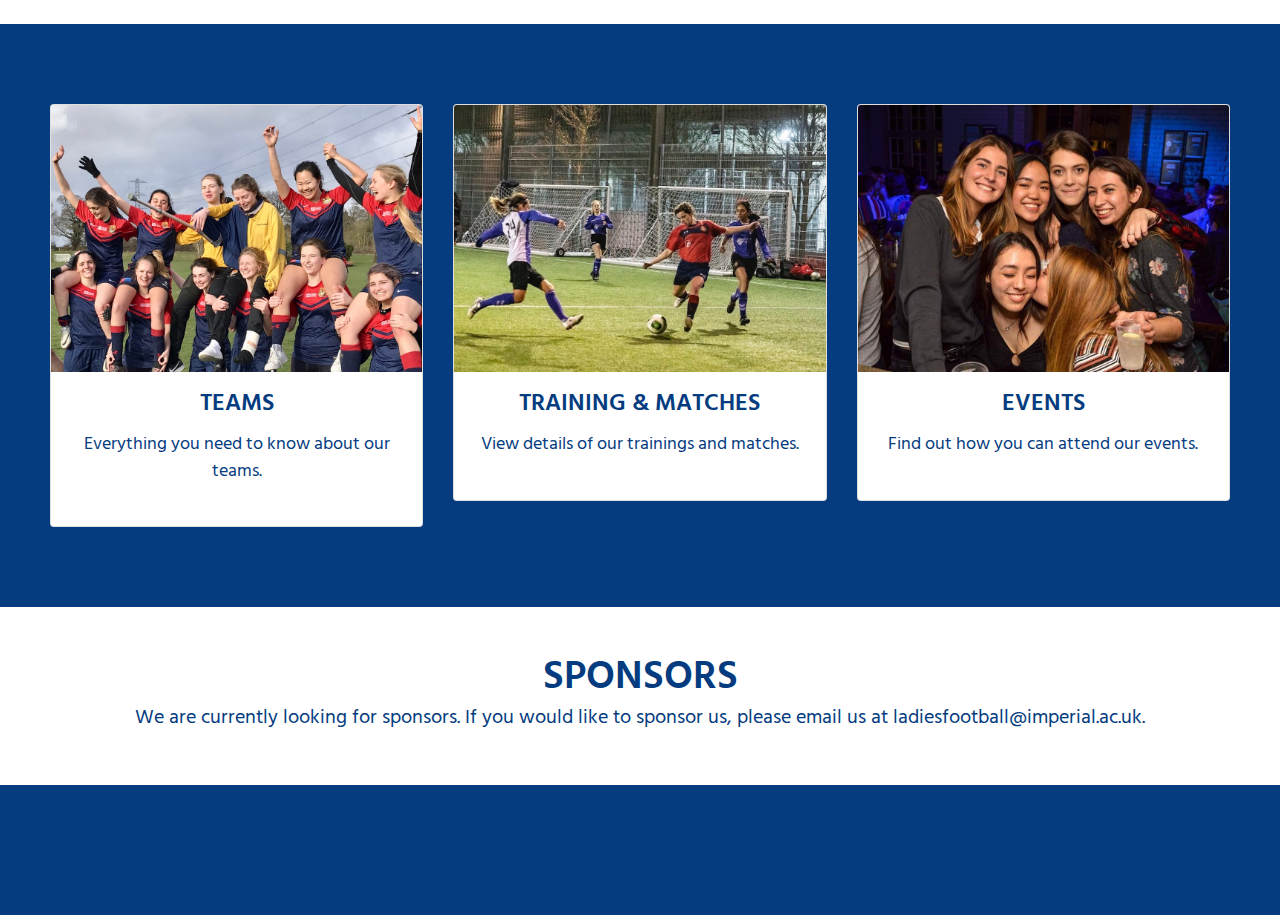
==== commit 26e4a68b: "added committee section" ====
--- a/index.html
+++ b/index.html
@@ -6,7 +6,7 @@
   <meta name='description' content='Welcome to the Imperial College Womens Football website. Get all the latest news on teams, fixtures, training, socials and more.'>
   <meta name="viewport" content="width=device-width, initial-scale=1">
   <title>Imperial College Women's Football Club</title>
-  <link rel="icon" href="favicon.ico">
+  <link rel="icon" href="images/favicon.ico">
 
   <!-- Google Fonts -->
   <link href="https://fonts.googleapis.com/css?family=Montserrat&display=swap" rel="stylesheet">
@@ -16,7 +16,8 @@
 
   <!-- CSS Stylesheets -->
   <link rel="stylesheet" href="https://stackpath.bootstrapcdn.com/bootstrap/4.3.1/css/bootstrap.min.css" integrity="sha384-ggOyR0iXCbMQv3Xipma34MD+dH/1fQ784/j6cY/iJTQUOhcWr7x9JvoRxT2MZw1T" crossorigin="anonymous">
-  <link rel="stylesheet" href="css/styles.css">
+  <link rel="stylesheet" href="css/nav.css">
+  <link rel="stylesheet" href="css/index.css">
 
   <!-- Font Awesome -->
   <link rel="stylesheet" href="https://use.fontawesome.com/releases/v5.8.1/css/all.css" integrity="sha384-50oBUHEmvpQ+1lW4y57PTFmhCaXp0ML5d60M1M7uH2+nqUivzIebhndOJK28anvf" crossorigin="anonymous">
@@ -33,7 +34,7 @@
 
   <nav class="navbar navbar-expand-md navbar-dark">
 
-    <a class="navbar-brand" href="">
+    <a class="navbar-brand" href="index.html">
       <img class="navbar-logo" src="images/crest-writing.png" alt="imperial-crest">
     </a>
 
@@ -60,115 +61,107 @@
 
   </nav>
 
-      <!-- navbar 2 -->
-    <nav class="navbar navbar-expand-md navbar-light">
-
-      <button class="navbar-toggler" type="button" data-toggle="collapse" data-target="#navbarNavDropdown" aria-controls="#navbarNavDropdown" aria-expanded="false" aria-label="Toggle navigation">
-        <span class="navbar-toggler-icon"></span>
-      </button>
-
-      <div class="collapse navbar-collapse" id="navbarNavDropdown">
-        <ul class="navbar-nav mx-auto test">
-          <li class="nav-item hi">
-            <a class="nav-link" href="index.html">HOME</a>
-          </li>
-          <li class="nav-item">
-            <a class="nav-link" href="">COMMITTEE</a>
-          </li>
-          <li class="nav-item">
-            <a class="nav-link" href="">TEAMS</a>
-          </li>
-          <li class="nav-item">
-            <a class="nav-link" href="">TRAINING & MATCHES</a>
-          </li>
-          <li class="nav-item">
-            <a class="nav-link" href="">EVENTS</a>
-          </li>
-          <li class="nav-item">
-            <a class="nav-link red" href="">JOIN US</a>
-          </li>
-        </ul>
-      </div>
-
-    </nav>
-
-
-    <!-- carousel -->
-
-    <div id="carouselFade" class="carousel slide carousel-fade" data-ride="carousel" data-pause="false">
-      <ol class="carousel-indicators">
-   <li data-target="#carouselFade" data-slide-to="0" class="active"></li>
-   <li data-target="#carouselFade" data-slide-to="1"></li>
-   <li data-target="#carouselFade" data-slide-to="2"></li>
- </ol>
-      <div class="carousel-inner">
-        <div class="carousel-item active">
-          <img src="images/celebrations.jpg" class="d-block w-100" alt="celebrations">
-          <div class="carousel-caption d-none d-md-block">
-            <h1>WELCOME TO IMPERIAL COLLEGE <br> WOMEN'S FOOTBALL!</h1>
-          </div>
-        </div>
-        <div class="carousel-item">
-          <img src="images/2nd-team.jpg" class="d-block w-100" alt="2nd-team">
-          <div class="carousel-caption d-none d-md-block">
-            <h1>WELCOME TO IMPERIAL COLLEGE <br> WOMEN'S FOOTBALL!</h1>
-          </div>
-        </div>
-        <div class="carousel-item">
-          <img src="images/annual-dinner.jpg" class="d-block w-100" alt="annual-dinner">
-          <div class="carousel-caption d-none d-md-block">
-            <h1>WELCOME TO IMPERIAL COLLEGE <br> WOMEN'S FOOTBALL!</h1>
-          </div>
-        </div>
-      </div>
-      <a class="carousel-control-prev" href="#carouselFade" role="button" data-slide="prev">
-        <span class="sr-only">Previous</span>
-      </a>
-      <a class="carousel-control-next" href="#carouselFade" role="button" data-slide="next">
-        <span class="sr-only">Next</span>
-      </a>
-    </div>
-
-
-    <!-- <div class="cover">
+  <!-- navbar 2 -->
+  <nav class="navbar navbar-expand-md navbar-light">
+
+    <button class="navbar-toggler" type="button" data-toggle="collapse" data-target="#navbarNavDropdown" aria-controls="#navbarNavDropdown" aria-expanded="false" aria-label="Toggle navigation">
+      <span class="navbar-toggler-icon"></span>
+    </button>
+
+    <div class="collapse navbar-collapse" id="navbarNavDropdown">
+      <ul class="navbar-nav mx-auto test">
+        <li class="nav-item hi">
+          <a class="nav-link" href="index.html">HOME</a>
+        </li>
+        <li class="nav-item">
+          <a class="nav-link" href="committee.html">COMMITTEE</a>
+        </li>
+        <li class="nav-item">
+          <a class="nav-link" href="teams.html">TEAMS</a>
+        </li>
+        <li class="nav-item">
+          <a class="nav-link" href="matches.html">TRAINING & MATCHES</a>
+        </li>
+        <li class="nav-item">
+          <a class="nav-link" href="events.html">EVENTS</a>
+        </li>
+        <li class="nav-item">
+          <a class="nav-link red" href="join.html">JOIN US</a>
+        </li>
+      </ul>
+    </div>
+
+  </nav>
+
+
+  <!-- carousel -->
+
+  <div id="carouselFade" class="carousel slide carousel-fade" data-ride="carousel" data-pause="false">
+    <ol class="carousel-indicators">
+      <li data-target="#carouselFade" data-slide-to="0" class="active"></li>
+      <li data-target="#carouselFade" data-slide-to="1"></li>
+      <li data-target="#carouselFade" data-slide-to="2"></li>
+    </ol>
+    <div class="carousel-inner">
+      <div class="carousel-item active">
+        <img src="images/celebrations.jpg" class="d-block w-100" alt="celebrations">
+        <div class="carousel-caption d-none d-md-block">
+          <h1>WELCOME TO IMPERIAL COLLEGE <br> WOMEN'S FOOTBALL!</h1>
+        </div>
+      </div>
+      <div class="carousel-item">
+        <img src="images/2nd-team.jpg" class="d-block w-100" alt="2nd-team">
+        <div class="carousel-caption d-none d-md-block">
+          <h1>WELCOME TO IMPERIAL COLLEGE <br> WOMEN'S FOOTBALL!</h1>
+        </div>
+      </div>
+      <div class="carousel-item">
+        <img src="images/annual-dinner.jpg" class="d-block w-100" alt="annual-dinner">
+        <div class="carousel-caption d-none d-md-block">
+          <h1>WELCOME TO IMPERIAL COLLEGE <br> WOMEN'S FOOTBALL!</h1>
+        </div>
+      </div>
+    </div>
+    <a class="carousel-control-prev" href="#carouselFade" role="button" data-slide="prev">
+      <span class="sr-only">Previous</span>
+    </a>
+    <a class="carousel-control-next" href="#carouselFade" role="button" data-slide="next">
+      <span class="sr-only">Next</span>
+    </a>
+  </div>
+
+
+  <!-- <div class="cover">
     <img class="cover-image" src="images/celebrations.jpg" alt="celebrations">
     <h1 class="centered">WELCOME TO IMPERIAL COLLEGE WOMEN'S FOOTBALL!</h1>
     <i class="arrow fas fa-chevron-down fa-3x"></i>
   </div> -->
 
-
-
-
   <!-- intro -->
 
-  <section class="intro">
-
-    <div class="container">
-
-            <div class="row">
-          <div class="col-lg-8 text text-1">
-              <p>Imperial College London Women's Football Club is an excellent way to meet girls who share the same passion for football, and more importantly, fun. We play 11-a-side football in both the BUCS league on a Wednesday and LUSL on a Sunday, and train at Harlington once a week, so there are plenty of opportunities to learn and improve your skills. All abilities are welcome here with both a 1st and 2nd team, so don't let the fact you haven't played before put you off!</p>
-            </div>
-            <div class="col-lg-4">
-            <img class="intro-image-1" src="images/team-huddle-circle.png" alt="huddle">
-          </div>
-          </div>
-
-            <div class="row">
-              <div class="col-lg-4">
-              <img class="intro-image-2" src="images/cute-circle.png" alt="lying-on-the-grass">
-              </div>
-              <div class="col-lg-8 text text-2">
-              <p>Don't worry though, it's not all football; we are also a very social club. On Wednesday after matches we often go out for dinner, before heading to the Union for sports night with the other clubs. During the year there are also more organised events, including the formal Christmas and annual dinners, and trips to see both National and the FA Women's Super League ladies football teams play.</p>
-            </div>
-            </div>
-
-            <div class="row narrow">
-              <p>So if you're up for playing football, socialising and generally having a laugh, ICWFC is the place for you! Come along and see how much fun it is! If you have any questions, don't hesitate to contact us via email or on any of our social media.</p>
-            </div>
-
-      </div>
-  </section>
+  <div class="container intro">
+
+    <div class="media">
+      <div class="media-body">
+        <h1 class="mt-0 mb-1">WHO WE ARE</h1>
+        <p class="mt-4 mb-4">Imperial College London Women's Football Club is an excellent way to meet girls who share the same passion for football, and more importantly, fun. We play 11-a-side football in both the BUCS league on a Wednesday and
+          LUSL on a Sunday, and train at Harlington once a week, so there are plenty of opportunities to learn and improve your skills. All abilities are welcome here with both a 1st and 2nd team, so don't let the fact you haven't played before put
+          you off!</p>
+        <p class="mt-4 mb-4">Don't worry though, it's not all football; we are also a very social club. On Wednesday after matches we often go out for dinner, before heading to the Union for sports night with the other clubs. During the year there
+          are also more organised events, including the formal Christmas and annual dinners, and trips to see both National and the FA Women's Super League ladies football teams play.</p>
+        <p class="mt-4 mb-4">So if you're up for playing football, socialising and generally having a laugh, ICWFC is the place for you! Come along and see how much fun it is! If you have any questions, don't hesitate to contact us via email or on
+          any of our social media.</p>
+        <button type="button" class="btn btn-primary btn-lg p-3">
+          <h2 class="mb-0 pb-0">JOIN US</h2>
+        </button>
+      </div>
+      <img src="images/collage.png" class="align-self-center ml-5 intro-collage" alt="collage">
+    </div>
+
+
+
+  </div>
+
 
   <!-- boxes -->
 
@@ -215,11 +208,19 @@
 
   <!-- sponsors -->
 
-<section class="sponsors">
-
-  <h1>SPONSORS</h1>
-
-  <div class="row">
+  <section class="sponsors">
+
+    <div class="container">
+
+
+
+      <h1>SPONSORS</h1>
+
+      <p>
+        We are currently looking for sponsors. If you would like to sponsor us, please email us at ladiesfootball@imperial.ac.uk.
+      </p>
+
+      <!-- <div class="row">
     <div class="col-md-4">
     <img class="sponsor-image" src="images/sponsors/google.png" alt="sponsor-1">
     </div>
@@ -229,24 +230,25 @@
     <div class="col-md-4">
     <img class="sponsor-image" src="images/sponsors/microsoft.png" alt="sponsor-3">
     </div>
-    </div>
-
-
-</section>
-
-<!-- footer -->
-
-<footer>
-
-  <div class="container-fluid">
-
-    <a class="social-icon fab fa-facebook-f" href="https://www.facebook.com/icwomensfootball/?eid=ARAxRtJ-A4N7k2eXnPy0zLbSSyK2uBu3mVyKIGIHdtXpN3BLTkVBJ1BMVY15P0v3kppvOfYdLq6RakvN"></a>
-    <a class="social-icon fab fa-instagram" href="https://www.instagram.com/icwfc"></a>
-    <a class="social-icon fab fa-twitter" href="https://twitter.com/icwfc"></a>
-    <a class="social-icon fas fa-envelope" href="mailto: ladiesfootball@imperial.ac.uk"></a>
-  </div>
-
-</footer>
+    </div> -->
+
+    </div>
+
+  </section>
+
+  <!-- footer -->
+
+  <footer>
+
+    <div class="container-fluid">
+
+      <a class="social-icon fab fa-facebook-f" href="https://www.facebook.com/icwomensfootball/?eid=ARAxRtJ-A4N7k2eXnPy0zLbSSyK2uBu3mVyKIGIHdtXpN3BLTkVBJ1BMVY15P0v3kppvOfYdLq6RakvN"></a>
+      <a class="social-icon fab fa-instagram" href="https://www.instagram.com/icwfc"></a>
+      <a class="social-icon fab fa-twitter" href="https://twitter.com/icwfc"></a>
+      <a class="social-icon fas fa-envelope" href="mailto: ladiesfootball@imperial.ac.uk"></a>
+    </div>
+
+  </footer>
 
 </body>
 
--- a/css/nav.css
+++ b/css/nav.css
@@ -0,0 +1,127 @@
+body {
+  font-family: 'Hind Guntur', sans-serif;
+  font-size: 1.25rem;
+  text-align: center;
+  color: #053c80;
+}
+
+h1 {
+  font-size: 2.5rem;
+  font-weight: 600;
+  margin-bottom: 0;
+}
+
+h2 {
+  font-weight: 600;
+  font-size: 1.5rem;
+
+}
+
+p {
+  margin-bottom: 0;
+}
+
+.container-fluid {
+  padding-bottom: 0;
+}
+
+
+/* blue navbar */
+
+.navbar-dark {
+  background-color: #053c80;
+  height: 100px;
+}
+
+.navbar-logo {
+  height: 70px;
+  margin: 0 30px;
+}
+
+.socials {
+  margin-right: 30px;
+}
+
+.social-icon {
+  padding: 0 5px;
+}
+
+.navbar-dark .navbar-nav .nav-link {
+  color: white;
+}
+
+.navbar-dark .navbar-nav .nav-link:hover {
+  color: #c80c27;
+}
+
+@media (max-width: 768px) {
+  .socials > li > a {
+    display: none;
+ }
+}
+
+
+/* white navbar */
+
+.navbar-light {
+  height: 40px;
+}
+
+.navbar-light .nav-item {
+  margin: 0 20px;
+}
+
+.nav-link {
+  font-size: 1rem;
+  font-family: 'Hind Guntur', sans-serif;
+  font-weight: 600;
+}
+
+.navbar-light .navbar-nav .nav-link {
+  color: #053c80;
+}
+
+.navbar-light .navbar-nav .nav-link:hover {
+  color: #c80c27;
+}
+
+.navbar-light .navbar-nav .red {
+  color: #c80c27;
+}
+
+.navbar-light .navbar-nav .red:hover {
+  color: #053c80;
+}
+
+/*.navbar-light .navbar-toggle {*/
+  /* (40px - button height 34px) / 2 = 3px */
+  /* margin-top: 3px;
+  padding: 9px 10px !important;
+  border: none;
+}*/
+
+/*@media (min-width: 768px) {
+  .test > li > a {*/
+    /* (40px - line-height of 27px) / 2 = 10px */
+    /*padding-top: 10px;
+    padding-bottom: 10px;
+    line-height: 20px;
+ }
+}*/
+
+
+/* footer */
+
+footer {
+  padding: 50px 0;
+  background-color: #053c80;
+}
+
+.social-icon {
+  color: white;
+}
+
+.social-icon:hover {
+  color: #c80c27;
+  text-decoration: none;
+}
--- a/css/index.css
+++ b/css/index.css
@@ -0,0 +1,108 @@
+/* carosuel */
+
+.carousel-caption {
+  padding-bottom: 3%;
+}
+
+
+/* cover photo */
+
+.cover {
+  position: relative;
+  text-align: center;
+  color: white;
+  padding: 0 0;
+  margin: 0 0;
+}
+
+.cover-image {
+  width: 100%;
+}
+
+.centered {
+  position: absolute;
+  top: 70%;
+  left: 50%;
+  transform: translate(-50%, -50%);
+}
+
+.arrow {
+  position: absolute;
+  top: 90%;
+  left: 50%;
+  color: #c80c27;
+}
+
+
+/* intro */
+
+.intro-collage {
+  width: 300px;
+  /* width: 30%;
+  height: auto; */
+}
+
+@media (max-width: 991px) {
+  .intro-collage {
+    display: none;
+ }
+}
+
+.media {
+  padding: 50px 0;
+}
+
+.intro {
+  padding: 50px 50px;
+  text-align: left;
+}
+
+.btn-primary {
+  background-color: #c80c27;
+  border: none;
+}
+
+.btn-primary:hover {
+  background-color: #053c80;
+  border: none;
+}
+
+.btn {
+  align-self: center;
+}
+
+
+/* @media (min-width: 1200px) {
+  .intro .text {
+    padding-top: 50px;
+ }
+} */
+
+/* boxes */
+
+.boxes {
+  background-color: #053c80;
+  padding: 50px 50px;
+}
+
+.card-text {
+  font-size: 1.1rem;
+  padding-bottom: 20px;
+}
+
+.card {
+  margin: 30px 0;
+}
+
+
+/* sponsors */
+
+.sponsors {
+  color: #053c80;;
+  padding: 50px 50px;
+}
+
+.sponsor-image {
+  height: 100px;
+  margin: 30px 30px;
+}
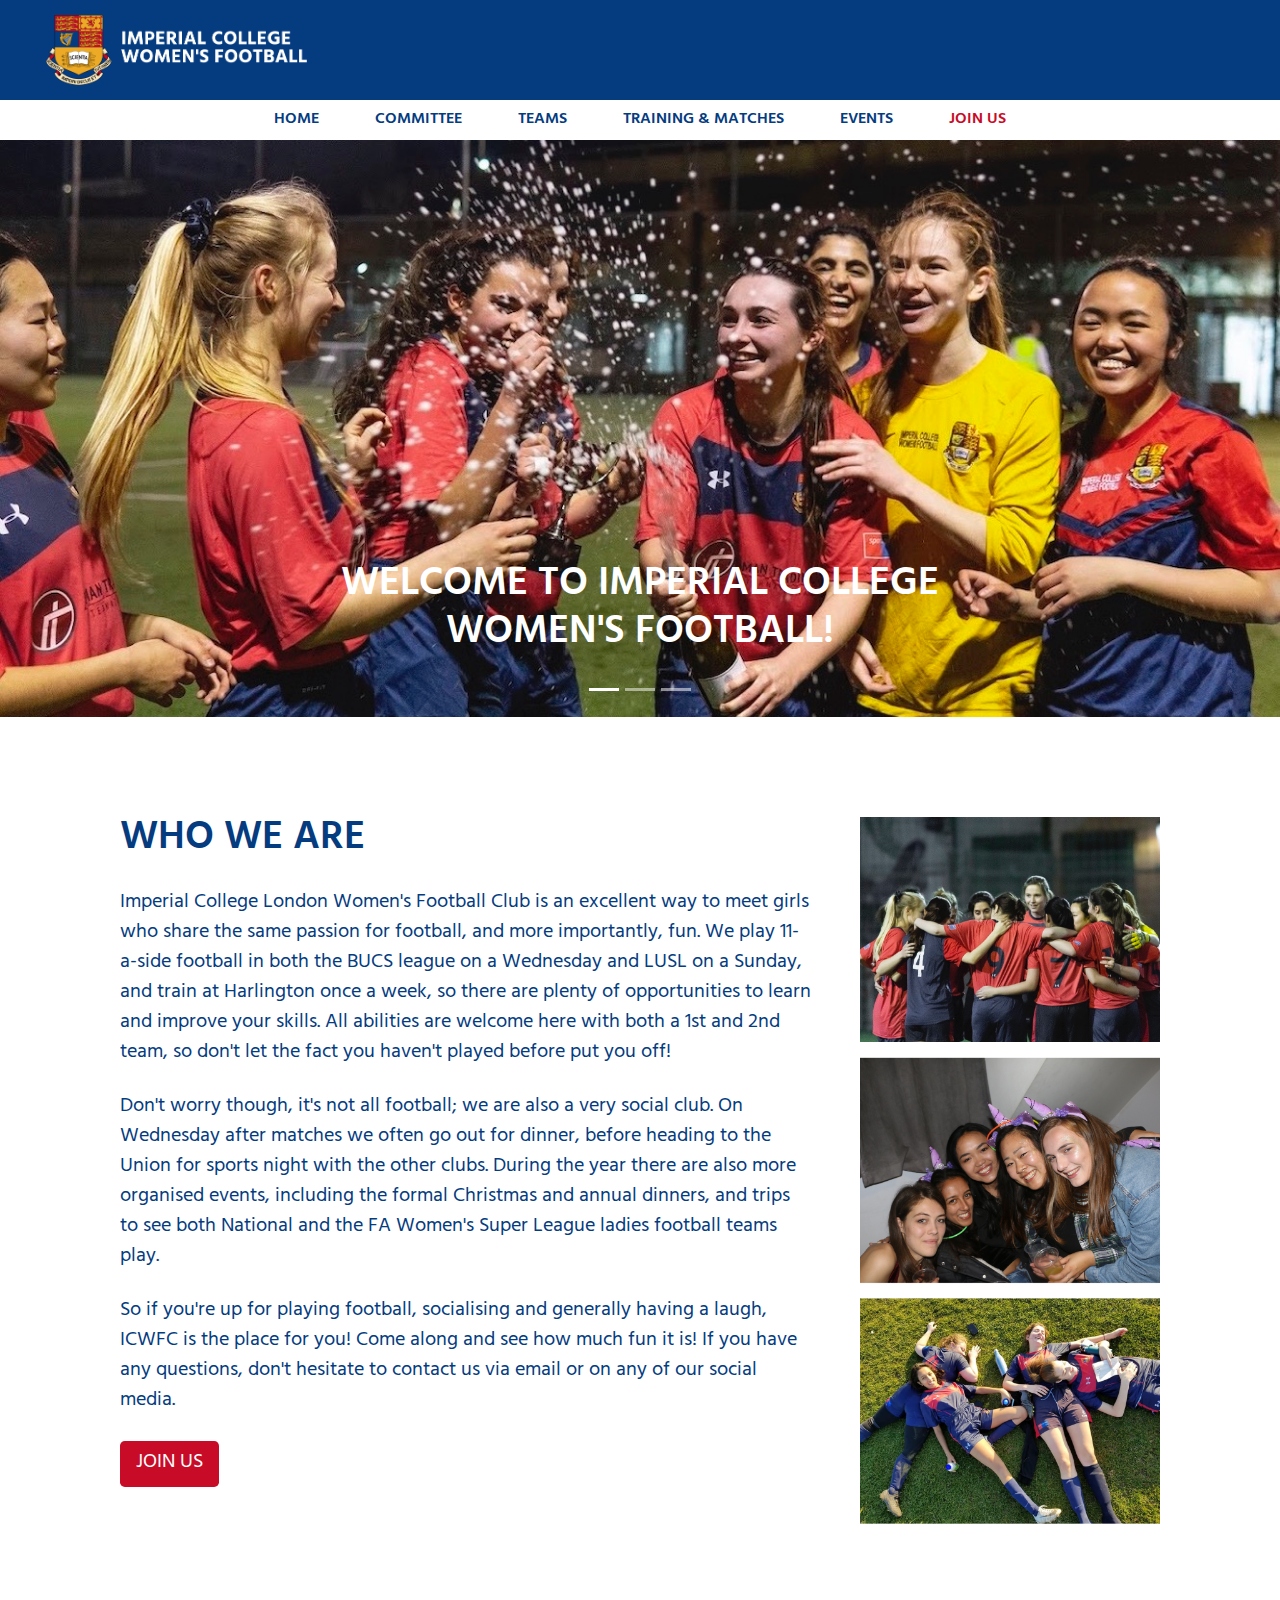
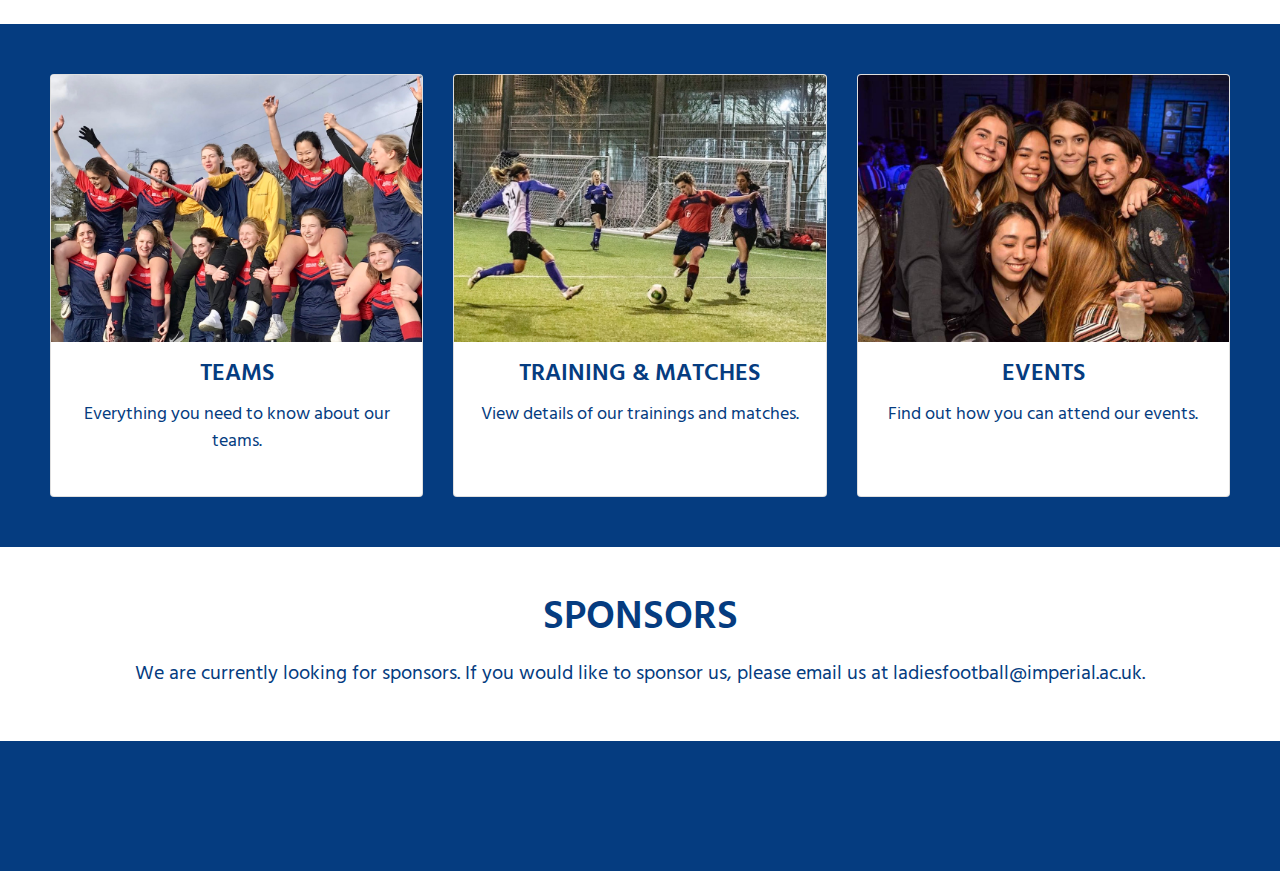
==== commit 6b390a7e: "fixed card hover" ====
--- a/index.html
+++ b/index.html
@@ -43,6 +43,7 @@
     </button> -->
 
     <div class="collapse navbar-collapse" id="navbarNavDropdown">
+
       <ul class="navbar-nav ml-auto socials">
         <li class="nav-item social-icon">
           <a class="nav-link fab fa-facebook-f" href="https://www.facebook.com/icwomensfootball/?eid=ARAxRtJ-A4N7k2eXnPy0zLbSSyK2uBu3mVyKIGIHdtXpN3BLTkVBJ1BMVY15P0v3kppvOfYdLq6RakvN"></a>
@@ -58,6 +59,7 @@
         </li>
       </ul>
     </div>
+
 
   </nav>
 
@@ -104,19 +106,19 @@
     </ol>
     <div class="carousel-inner">
       <div class="carousel-item active">
-        <img src="images/celebrations.jpg" class="d-block w-100" alt="celebrations">
+        <img src="images/celebrations.jpg" class="d-block w-100" alt="carousel-1">
         <div class="carousel-caption d-none d-md-block">
           <h1>WELCOME TO IMPERIAL COLLEGE <br> WOMEN'S FOOTBALL!</h1>
         </div>
       </div>
       <div class="carousel-item">
-        <img src="images/2nd-team.jpg" class="d-block w-100" alt="2nd-team">
+        <img src="images/2nd-team.jpg" class="d-block w-100" alt="carousel-2">
         <div class="carousel-caption d-none d-md-block">
           <h1>WELCOME TO IMPERIAL COLLEGE <br> WOMEN'S FOOTBALL!</h1>
         </div>
       </div>
       <div class="carousel-item">
-        <img src="images/annual-dinner.jpg" class="d-block w-100" alt="annual-dinner">
+        <img src="images/annual-dinner.jpg" class="d-block w-100" alt="carousel-3">
         <div class="carousel-caption d-none d-md-block">
           <h1>WELCOME TO IMPERIAL COLLEGE <br> WOMEN'S FOOTBALL!</h1>
         </div>
@@ -151,9 +153,7 @@
           are also more organised events, including the formal Christmas and annual dinners, and trips to see both National and the FA Women's Super League ladies football teams play.</p>
         <p class="mt-4 mb-4">So if you're up for playing football, socialising and generally having a laugh, ICWFC is the place for you! Come along and see how much fun it is! If you have any questions, don't hesitate to contact us via email or on
           any of our social media.</p>
-        <button type="button" class="btn btn-primary btn-lg p-3">
-          <h2 class="mb-0 pb-0">JOIN US</h2>
-        </button>
+        <a href="join.html" class="btn btn-primary btn-lg" role="button">JOIN US</a>
       </div>
       <img src="images/collage.png" class="align-self-center ml-5 intro-collage" alt="collage">
     </div>
@@ -167,40 +167,33 @@
 
   <section class="boxes">
 
-
-    <div class="row">
-
-      <div class="col-md-4">
-        <div class="card">
-          <img src="images/team.jpg" class="card-img-top" alt="team-photo">
-          <div class="card-body">
-            <h2 class="card-title">TEAMS</h2>
-            <p class="card-text">Everything you need to know about our teams.</p>
-          </div>
-        </div>
-      </div>
-
-      <div class="col-md-4">
-        <div class="card">
-          <img src="images/match.jpg" class="card-img-top" alt="match">
-          <div class="card-body">
-            <h2 class="card-title">TRAINING & MATCHES</h2>
-            <p class="card-text">View details of our trainings and matches.</p>
-          </div>
-        </div>
-      </div>
-
-      <div class="col-md-4">
-        <div class="card">
-          <img src="images/social.jpg" class="card-img-top" alt="social">
-          <div class="card-body">
-            <h2 class="card-title">EVENTS</h2>
-            <p class="card-text">Find out how you can attend our events.</p>
-          </div>
-        </div>
-      </div>
-
-    </div>
+  <div class="card-deck">
+
+  <div class="card">
+    <a href="teams.html"><img src="images/team.jpg" class="card-img-top" alt="teams-card"></a>
+    <div class="card-body">
+      <h2 class="card-title">TEAMS</h2>
+      <p class="card-text">Everything you need to know about our teams.</p>
+    </div>
+  </div>
+
+  <div class="card">
+    <a href="matches.html"><img src="images/match.jpg" class="card-img-top" alt="matches-card"></a>
+    <div class="card-body">
+      <h2 class="card-title">TRAINING & MATCHES</h2>
+      <p class="card-text">View details of our trainings and matches.</p>
+    </div>
+  </div>
+
+  <div class="card">
+    <a href="events.html"><img src="images/social.jpg" class="card-img-top" alt="events-card"></a>
+    <div class="card-body">
+      <h2 class="card-title">EVENTS</h2>
+      <p class="card-text">Find out how you can attend our events.</p>
+    </div>
+  </div>
+
+</div>
 
   </section>
 
@@ -214,7 +207,7 @@
 
 
 
-      <h1>SPONSORS</h1>
+      <h1 class="pb-3">SPONSORS</h1>
 
       <p>
         We are currently looking for sponsors. If you would like to sponsor us, please email us at ladiesfootball@imperial.ac.uk.
--- a/css/index.css
+++ b/css/index.css
@@ -1,4 +1,4 @@
-/* carosuel */
+/* carousel */
 
 .carousel-caption {
   padding-bottom: 3%;
@@ -90,9 +90,13 @@
   padding-bottom: 20px;
 }
 
-.card {
+.card-img-top:hover {
+  opacity: 0.75;
+}
+
+/* .card {
   margin: 30px 0;
-}
+} */
 
 
 /* sponsors */
